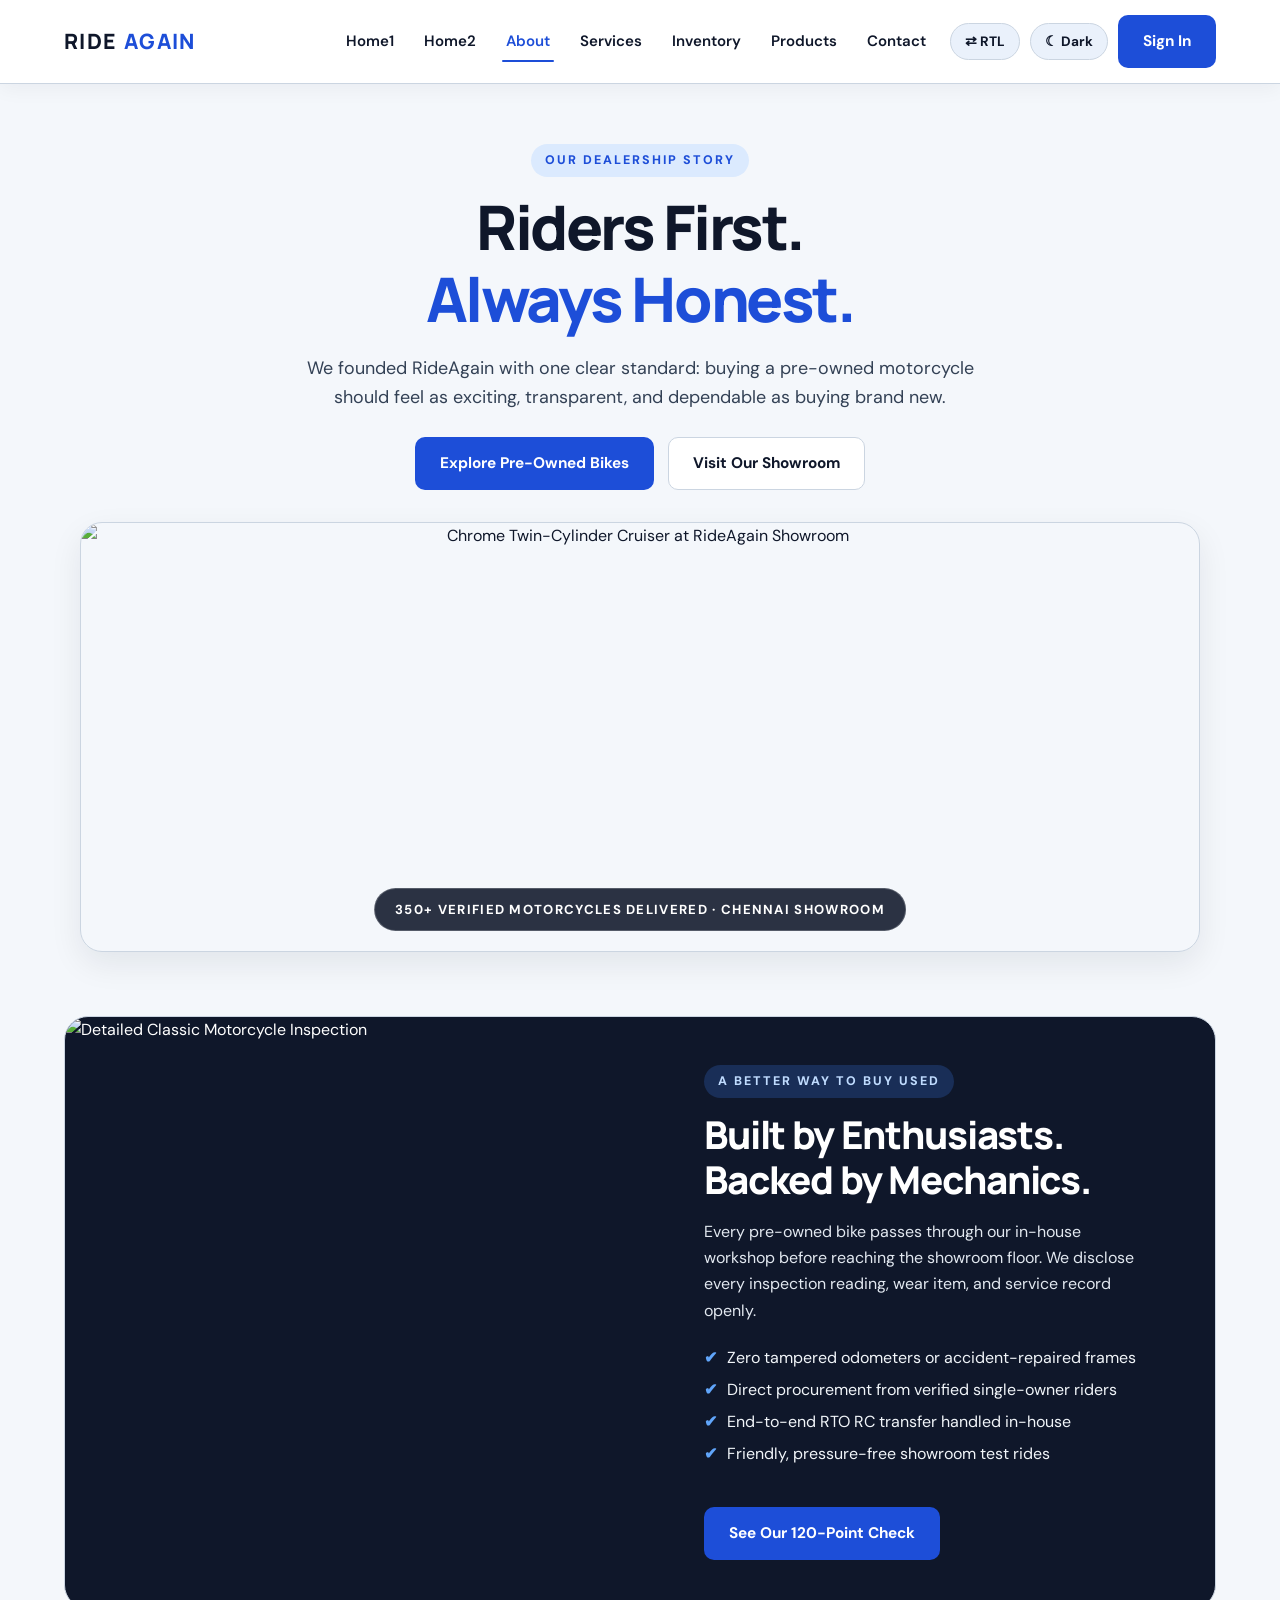
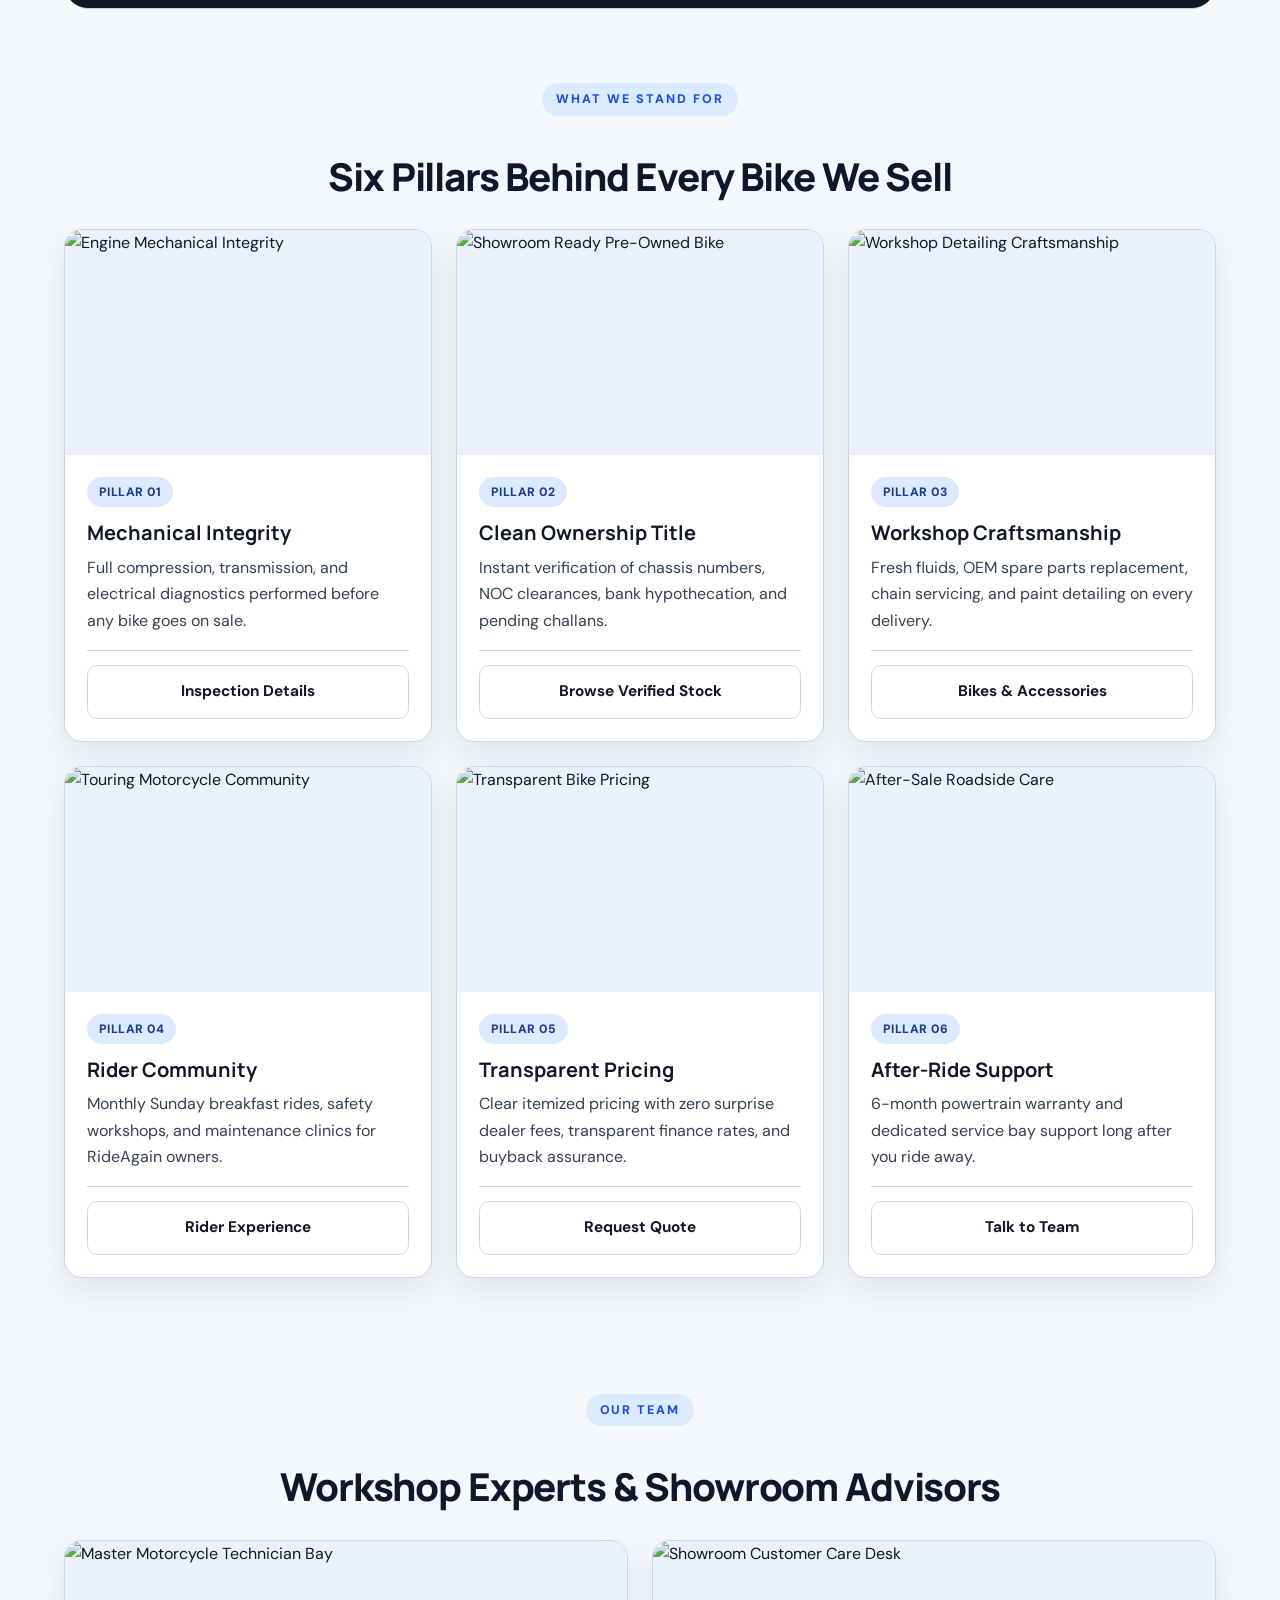
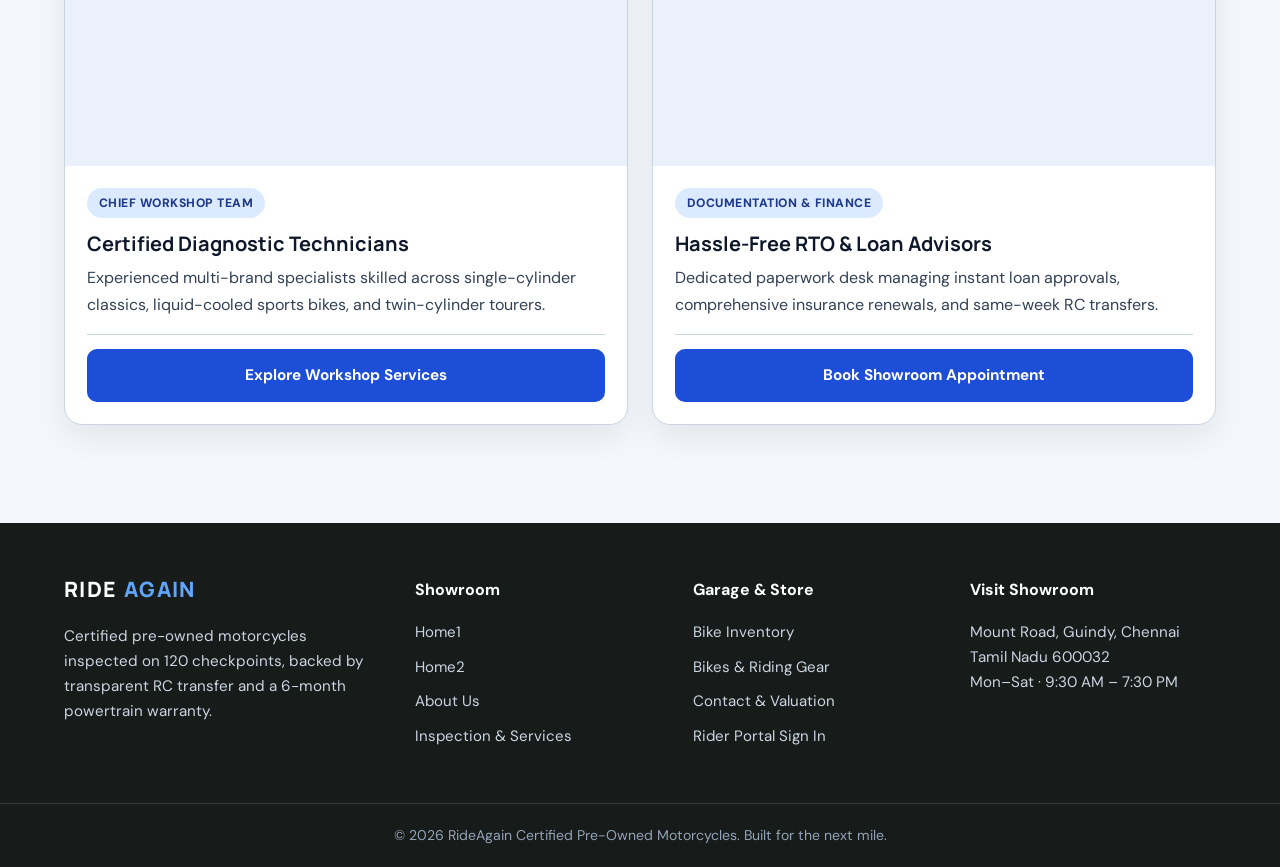
==== about.html @ 2cdd5690 "Add RideAgain Pre-Owned Bike Dealer website at repo root" ====
<!DOCTYPE html>
<html lang="en">
<head>
  <meta charset="UTF-8">
  <meta name="viewport" content="width=device-width, initial-scale=1.0">
  <title>About Us | RideAgain Pre-Owned Bikes</title>
  <link rel="icon" type="image/svg+xml" href="favicon.svg">
  <link rel="shortcut icon" href="favicon.svg">
  <link rel="stylesheet" href="styles.css">
</head>
<body>
  <header class="header">
    <a class="brand" href="index.html">RIDE<span>AGAIN</span></a>
    <button class="hamburger" id="hamburger" type="button" aria-label="Toggle navigation" aria-expanded="false">
      <span></span><span></span><span></span>
    </button>
    <div class="nav-menu" id="navMenu">
      <nav class="nav-links" aria-label="Primary navigation">
        <a href="index.html">Home1</a>
        <a href="home2.html">Home2</a>
        <a class="active" href="about.html">About</a>
        <a href="services.html">Services</a>
        <a href="inventory.html">Inventory</a>
        <a href="products.html">Products</a>
        <a href="contact.html">Contact</a>
      </nav>
      <div class="nav-actions">
        <button id="rtl" type="button" class="util-btn" aria-label="Toggle right to left">⇄ RTL</button>
        <button id="theme" type="button" class="util-btn" aria-label="Toggle theme">☾ Dark</button>
        <a class="button nav-signin" href="login.html">Sign In</a>
      </div>
    </div>
  </header>

  <main>
    <section class="page-hero">
      <div class="hero-copy">
        <span class="eyebrow">OUR DEALERSHIP STORY</span>
        <h1>Riders First.<br><em>Always Honest.</em></h1>
        <p>We founded RideAgain with one clear standard: buying a pre-owned motorcycle should feel as exciting, transparent, and dependable as buying brand new.</p>
        <div class="actions">
          <a class="button" href="inventory.html">Explore Pre-Owned Bikes</a>
          <a class="button secondary" href="contact.html">Visit Our Showroom</a>
        </div>
      </div>
      <div class="page-hero-img">
        <img src="https://images.unsplash.com/photo-1558981285-6f0c94958bb6?auto=format&fit=crop&w=1200&q=85" alt="Chrome Twin-Cylinder Cruiser at RideAgain Showroom">
        <div class="image-tag">350+ VERIFIED MOTORCYCLES DELIVERED · CHENNAI SHOWROOM</div>
      </div>
    </section>

    <section class="feature">
      <div class="feature-img">
        <img src="https://images.unsplash.com/photo-1558981403-c5f9899a28bc?auto=format&fit=crop&w=1000&q=80" alt="Detailed Classic Motorcycle Inspection">
      </div>
      <div class="feature-copy">
        <span class="eyebrow">A BETTER WAY TO BUY USED</span>
        <h2>Built by Enthusiasts.<br>Backed by Mechanics.</h2>
        <p>Every pre-owned bike passes through our in-house workshop before reaching the showroom floor. We disclose every inspection reading, wear item, and service record openly.</p>
        <ul class="ticks">
          <li>Zero tampered odometers or accident-repaired frames</li>
          <li>Direct procurement from verified single-owner riders</li>
          <li>End-to-end RTO RC transfer handled in-house</li>
          <li>Friendly, pressure-free showroom test rides</li>
        </ul>
        <a class="button" href="services.html">See Our 120-Point Check</a>
      </div>
    </section>

    <section class="section">
      <div class="section-head centered">
        <span class="eyebrow">WHAT WE STAND FOR</span>
        <h2>Six Pillars Behind Every Bike We Sell</h2>
      </div>
      <div class="grid three">
        <article class="card">
          <div class="card-img">
            <img src="https://images.unsplash.com/photo-1558981408-db0ecd8a1ee4?auto=format&fit=crop&w=900&q=80" alt="Engine Mechanical Integrity">
          </div>
          <div class="card-body">
            <span class="pill">Pillar 01</span>
            <h3>Mechanical Integrity</h3>
            <p>Full compression, transmission, and electrical diagnostics performed before any bike goes on sale.</p>
            <div class="card-footer">
              <a class="button secondary" href="services.html">Inspection Details</a>
            </div>
          </div>
        </article>

        <article class="card">
          <div class="card-img">
            <img src="https://images.unsplash.com/photo-1609630875171-b1321377ee65?auto=format&fit=crop&w=900&q=80" alt="Showroom Ready Pre-Owned Bike">
          </div>
          <div class="card-body">
            <span class="pill">Pillar 02</span>
            <h3>Clean Ownership Title</h3>
            <p>Instant verification of chassis numbers, NOC clearances, bank hypothecation, and pending challans.</p>
            <div class="card-footer">
              <a class="button secondary" href="inventory.html">Browse Verified Stock</a>
            </div>
          </div>
        </article>

        <article class="card">
          <div class="card-img">
            <img src="https://images.unsplash.com/photo-1558980664-3a031cf67ea8?auto=format&fit=crop&w=900&q=80" alt="Workshop Detailing Craftsmanship">
          </div>
          <div class="card-body">
            <span class="pill">Pillar 03</span>
            <h3>Workshop Craftsmanship</h3>
            <p>Fresh fluids, OEM spare parts replacement, chain servicing, and paint detailing on every delivery.</p>
            <div class="card-footer">
              <a class="button secondary" href="products.html">Bikes &amp; Accessories</a>
            </div>
          </div>
        </article>

        <article class="card">
          <div class="card-img">
            <img src="https://images.unsplash.com/photo-1591637333184-19aa84b3e01f?auto=format&fit=crop&w=900&q=80" alt="Touring Motorcycle Community">
          </div>
          <div class="card-body">
            <span class="pill">Pillar 04</span>
            <h3>Rider Community</h3>
            <p>Monthly Sunday breakfast rides, safety workshops, and maintenance clinics for RideAgain owners.</p>
            <div class="card-footer">
              <a class="button secondary" href="home2.html">Rider Experience</a>
            </div>
          </div>
        </article>

        <article class="card">
          <div class="card-img">
            <img src="https://images.unsplash.com/photo-1568772585407-9361f9bf8f1b?auto=format&fit=crop&w=900&q=80" alt="Transparent Bike Pricing">
          </div>
          <div class="card-body">
            <span class="pill">Pillar 05</span>
            <h3>Transparent Pricing</h3>
            <p>Clear itemized pricing with zero surprise dealer fees, transparent finance rates, and buyback assurance.</p>
            <div class="card-footer">
              <a class="button secondary" href="contact.html">Request Quote</a>
            </div>
          </div>
        </article>

        <article class="card">
          <div class="card-img">
            <img src="https://images.unsplash.com/photo-1558980664-769d59546b3d?auto=format&fit=crop&w=900&q=80" alt="After-Sale Roadside Care">
          </div>
          <div class="card-body">
            <span class="pill">Pillar 06</span>
            <h3>After-Ride Support</h3>
            <p>6-month powertrain warranty and dedicated service bay support long after you ride away.</p>
            <div class="card-footer">
              <a class="button secondary" href="contact.html">Talk to Team</a>
            </div>
          </div>
        </article>
      </div>
    </section>

    <section class="section">
      <div class="section-head centered">
        <span class="eyebrow">OUR TEAM</span>
        <h2>Workshop Experts &amp; Showroom Advisors</h2>
      </div>
      <div class="grid two">
        <article class="card">
          <div class="card-img">
            <img src="https://images.unsplash.com/photo-1558981359-219d6364c9c8?auto=format&fit=crop&w=900&q=80" alt="Master Motorcycle Technician Bay">
          </div>
          <div class="card-body">
            <span class="pill">Chief Workshop Team</span>
            <h3>Certified Diagnostic Technicians</h3>
            <p>Experienced multi-brand specialists skilled across single-cylinder classics, liquid-cooled sports bikes, and twin-cylinder tourers.</p>
            <div class="card-footer">
              <a class="button" href="services.html">Explore Workshop Services</a>
            </div>
          </div>
        </article>

        <article class="card">
          <div class="card-img">
            <img src="https://images.unsplash.com/photo-1558980394-0a06c4631733?auto=format&fit=crop&w=900&q=80" alt="Showroom Customer Care Desk">
          </div>
          <div class="card-body">
            <span class="pill">Documentation &amp; Finance</span>
            <h3>Hassle-Free RTO &amp; Loan Advisors</h3>
            <p>Dedicated paperwork desk managing instant loan approvals, comprehensive insurance renewals, and same-week RC transfers.</p>
            <div class="card-footer">
              <a class="button" href="contact.html">Book Showroom Appointment</a>
            </div>
          </div>
        </article>
      </div>
    </section>
  </main>

  <footer>
    <div class="footer-grid">
      <div>
        <a class="brand" href="index.html">RIDE<span>AGAIN</span></a>
        <p>Certified pre-owned motorcycles inspected on 120 checkpoints, backed by transparent RC transfer and a 6-month powertrain warranty.</p>
      </div>
      <div>
        <strong>Showroom</strong>
        <a href="index.html">Home1</a>
        <a href="home2.html">Home2</a>
        <a href="about.html">About Us</a>
        <a href="services.html">Inspection &amp; Services</a>
      </div>
      <div>
        <strong>Garage &amp; Store</strong>
        <a href="inventory.html">Bike Inventory</a>
        <a href="products.html">Bikes &amp; Riding Gear</a>
        <a href="contact.html">Contact &amp; Valuation</a>
        <a href="login.html">Rider Portal Sign In</a>
      </div>
      <div>
        <strong>Visit Showroom</strong>
        <p>Mount Road, Guindy, Chennai<br>Tamil Nadu 600032<br>Mon–Sat · 9:30 AM – 7:30 PM</p>
      </div>
    </div>
    <div class="copyright">© 2026 RideAgain Certified Pre-Owned Motorcycles. Built for the next mile.</div>
  </footer>

  <button class="back-to-top" id="backToTop" type="button" aria-label="Back to top">
    <svg width="22" height="22" viewBox="0 0 24 24" fill="none" stroke="currentColor" stroke-width="2.5" stroke-linecap="round" stroke-linejoin="round" aria-hidden="true">
      <polyline points="18 15 12 9 6 15"></polyline>
    </svg>
  </button>

  <script src="script.js"></script>
</body>
</html>
---- styles.css ----
@import url('https://fonts.googleapis.com/css2?family=DM+Sans:wght@400;500;600;700&family=Manrope:wght@400;600;700;800&display=swap');

:root {
  --bg: #f5f4f0;
  --surface: #fff;
  --text: #202321;
  --muted: #626762;
  --accent: #d64d2b;
  --line: #e3e2dc;
  --dark: #171b19
}

* {
  box-sizing: border-box
}

body {
  margin: 0;
  background: var(--bg);
  color: var(--text);
  font-family: 'DM Sans', sans-serif;
  line-height: 1.65
}

h1,
h2,
h3,
.brand {
  font-family: Manrope, sans-serif;
  line-height: 1.15
}

h1 {
  font-size: clamp(2.6rem, 6vw, 5.6rem);
  letter-spacing: -.055em
}

h2 {
  font-size: clamp(1.8rem, 3.5vw, 3rem);
  letter-spacing: -.035em
}

h3 {
  font-size: 1.3rem
}

p {
  color: var(--muted)
}

a {
  color: inherit;
  text-decoration: none
}

img {
  display: block;
  width: 100%;
  object-fit: cover
}

.utility {
  display: flex;
  justify-content: flex-end;
  gap: 8px;
  padding: 10px 5vw;
  background: var(--bg)
}

.utility button {
  border: 1px solid var(--line);
  background: var(--surface);
  color: var(--text);
  padding: 8px 14px;
  border-radius: 30px;
  cursor: pointer
}

.header {
  display: flex;
  align-items: center;
  justify-content: space-between;
  gap: 20px;
  padding: 20px 5vw;
  background: var(--surface);
  border-bottom: 1px solid var(--line);
  flex-wrap: wrap
}

.brand {
  font-weight: 800;
  letter-spacing: .08em;
  font-size: 1.3rem
}

.brand span {
  color: var(--accent)
}

nav {
  display: flex;
  gap: clamp(12px, 2vw, 28px);
  flex-wrap: wrap;
  font-weight: 600;
  font-size: .92rem
}

nav a:hover,
.section-head>a:hover {
  color: var(--accent)
}

.nav-cta {
  color: var(--accent);
  font-weight: 700
}

.hero {
  display: grid;
  grid-template-columns: 1fr 1.05fr;
  min-height: 620px;
  padding: 50px 5vw;
  gap: 45px;
  align-items: center
}

.hero-copy {
  max-width: 620px
}

.hero h1 {
  margin: 12px 0 20px
}

.hero h1 em,
.page-hero h1 em {
  font-style: normal;
  color: var(--accent)
}

.eyebrow {
  font-size: .78rem;
  letter-spacing: .18em;
  color: var(--accent);
  font-weight: 800
}

.hero-copy>p {
  font-size: 1.1rem;
  max-width: 540px
}

.hero-img {
  position: relative;
  height: 520px;
  border-radius: 22px;
  overflow: hidden
}

.hero-img img {
  height: 100%
}

.image-tag {
  position: absolute;
  bottom: 20px;
  left: 20px;
  background: #111d;
  color: #fff;
  padding: 12px 18px;
  border-radius: 30px;
  font-size: .8rem;
  letter-spacing: .12em
}

.actions {
  display: flex;
  gap: 12px;
  flex-wrap: wrap;
  margin: 26px 0
}

.button {
  display: inline-block;
  border: 0;
  background: var(--accent);
  color: white;
  padding: 13px 22px;
  border-radius: 8px;
  font-weight: 700;
  cursor: pointer;
  text-align: center
}

.button:hover {
  filter: brightness(.92)
}

.button.secondary {
  background: transparent;
  color: var(--text);
  border: 1px solid var(--line)
}

.stats {
  display: flex;
  gap: 28px;
  margin-top: 35px
}

.stats div {
  display: flex;
  flex-direction: column
}

.stats strong {
  font-size: 1.45rem
}

.stats small {
  color: var(--muted)
}

.section {
  padding: 65px 5vw
}

.section-head {
  display: flex;
  justify-content: space-between;
  align-items: end;
  margin-bottom: 28px;
  gap: 20px
}

.section-head h2 {
  margin: 8px 0
}

.section-head>a {
  font-weight: 700
}

.grid {
  display: grid;
  gap: 22px
}

.grid.three {
  grid-template-columns: repeat(3, minmax(0, 1fr))
}

.grid.two {
  grid-template-columns: repeat(2, minmax(0, 1fr))
}

.category,
.bike,
.info {
  background: var(--surface);
  border: 1px solid var(--line);
  border-radius: 16px;
  overflow: hidden
}

.category img {
  height: 270px
}

.category h3,
.category p {
  margin: 12px 20px
}

.pad {
  padding: 4px 20px 20px
}

.feature {
  display: grid;
  grid-template-columns: 1fr 1fr;
  align-items: center;
  background: var(--dark);
  color: #fff;
  gap: 0
}

.feature-img {
  height: 100%;
  min-height: 450px
}

.feature-img img {
  height: 100%;
  min-height: 450px
}

.feature-copy {
  padding: 60px 8vw
}

.feature-copy p {
  color: #c8ccc9
}

.feature-copy h2 {
  margin: 12px 0 22px
}

.ticks {
  list-style: none;
  padding: 0;
  color: var(--muted);
  line-height: 2.4
}

.feature .ticks {
  color: #e2e4e2
}

.feature .button {
  margin-top: 15px
}

.bike img {
  height: 260px
}

.bike-info {
  padding: 18px
}

.bike-info h3 {
  margin: 10px 0
}

.bike-info p {
  margin: 4px 0
}

.pill {
  display: inline-block;
  background: #e9f2eb;
  color: #235c37;
  border-radius: 30px;
  padding: 4px 10px;
  font-size: .75rem;
  font-weight: 700
}

.price {
  font-weight: 800;
  margin-top: 16px;
  display: flex;
  justify-content: space-between;
  align-items: center
}

.price a {
  color: var(--accent);
  font-size: .9rem
}

.banner {
  margin: 40px 5vw;
  background: #242b28;
  color: #fff;
  padding: 50px;
  border-radius: 22px;
  display: flex;
  justify-content: space-between;
  align-items: center;
  gap: 30px
}

.banner p {
  color: #c8ccc9
}

.banner h2 {
  margin: 10px 0
}

.quote {
  background: var(--surface);
  border: 1px solid var(--line);
  padding: 30px;
  border-radius: 16px;
  color: var(--muted);
  font-size: 1.1rem
}

.quote strong {
  display: block;
  color: var(--text);
  margin-top: 18px
}

.info {
  padding: 30px
}

.info .icon {
  font-size: 1.6rem;
  color: var(--accent);
  font-weight: 800
}

.page-hero {
  padding: 75px 5vw 45px
}

.page-hero h1 {
  margin: 12px 0
}

.page-hero p {
  max-width: 700px;
  font-size: 1.1rem
}

.contact-layout {
  display: grid;
  grid-template-columns: .8fr 1.2fr;
  gap: 40px
}

.contact-form,
.contact-details {
  background: var(--surface);
  border: 1px solid var(--line);
  border-radius: 18px;
  padding: 30px
}

.contact-form label,
.auth-card label {
  display: block;
  font-weight: 700;
  margin: 16px 0
}

.contact-form input,
.contact-form select,
.contact-form textarea,
.auth-card input {
  display: block;
  width: 100%;
  padding: 13px;
  margin-top: 8px;
  border: 1px solid var(--line);
  border-radius: 8px;
  background: var(--bg);
  color: var(--text);
  font: inherit
}

.contact-form textarea {
  resize: vertical
}

.map {
  height: 380px;
  border-radius: 18px;
  overflow: hidden;
  border: 1px solid var(--line)
}

.map iframe {
  width: 100%;
  height: 100%;
  border: 0
}

.socials {
  display: flex;
  gap: 12px;
  margin-top: 25px
}

.socials a {
  width: 42px;
  height: 42px;
  border-radius: 50%;
  display: grid;
  place-items: center;
  background: var(--accent);
  color: #fff;
  font-weight: 800;
  font-size: 1.1rem
}

.footer-grid {
  padding: 50px 5vw;
  display: grid;
  grid-template-columns: repeat(4, 1fr);
  gap: 30px;
  background: var(--dark);
  color: #fff
}

.footer-grid p {
  color: #bfc5c1
}

.footer-grid>div {
  display: flex;
  flex-direction: column;
  gap: 8px
}

.footer-grid strong {
  margin-bottom: 10px
}

.footer-grid a:not(.brand) {
  color: #c5cbc7
}

.copyright {
  background: var(--dark);
  color: #9ca4a0;
  border-top: 1px solid #39403c;
  padding: 20px 5vw;
  font-size: .85rem
}

.auth-body {
  min-height: 100vh
}

.auth-wrap {
  min-height: calc(100vh - 50px);
  display: grid;
  place-items: center;
  padding: 25px
}

.auth-card {
  width: min(100%, 460px);
  background: var(--surface);
  border: 1px solid var(--line);
  border-radius: 20px;
  padding: 38px;
  box-shadow: 0 20px 70px #00000010
}

.auth-card .brand {
  display: block;
  margin-bottom: 35px
}

.auth-card h1 {
  font-size: 2.2rem;
  margin: 12px 0
}

.auth-card .button {
  width: 100%;
  margin-top: 12px
}

.auth-switch {
  text-align: center
}

.auth-switch a,
.back {
  color: var(--accent);
  font-weight: 700
}

.back {
  display: block;
  text-align: center;
  margin-top: 20px
}

.alternate {
  grid-template-columns: 1.05fr 1fr
}

.alternate .hero-img {
  order: 0
}

.alternate .hero-copy {
  order: 1
}

[dir=rtl] nav,
[dir=rtl] .section-head,
[dir=rtl] .stats,
[dir=rtl] .footer-grid,
[dir=rtl] .actions,
[dir=rtl] .banner,
[dir=rtl] .price {
  direction: rtl
}

@media(max-width:900px) {

  .hero,
  .feature,
  .contact-layout,
  .alternate {
    grid-template-columns: 1fr
  }

  .hero-img {
    height: 380px
  }

  .feature-copy {
    padding: 40px 6vw
  }

  .grid.three {
    grid-template-columns: repeat(2, minmax(0, 1fr))
  }

  .footer-grid {
    grid-template-columns: repeat(2, 1fr)
  }

  nav {
    justify-content: center
  }

  .header {
    justify-content: center
  }

  .alternate .hero-img {
    order: 1
  }

  .alternate .hero-copy {
    order: 0
  }
}

@media(max-width:600px) {

  .grid.three,
  .grid.two {
    grid-template-columns: 1fr
  }

  .hero {
    padding: 35px 5vw
  }

  .hero-img {
    height: 300px
  }

  .stats {
    gap: 16px
  }

  .stats strong {
    font-size: 1.2rem
  }

  .section-head,
  .banner {
    flex-direction: column;
    align-items: flex-start
  }

  .banner {
    padding: 30px
  }

  .footer-grid {
    grid-template-columns: 1fr 1fr
  }

  .auth-card {
    padding: 25px
  }

  .header nav {
    gap: 12px;
    font-size: .82rem
  }

  .page-hero {
    padding-top: 45px
  }
}

body.dark {
  --bg: #101413;
  --surface: #1c2220;
  --text: #f2f4f2;
  --muted: #aeb7b2;
  --line: #343d39;
  --dark: #080b0a
}

.dark .pill {
  background: #23412d;
  color: #b9e3c5
}

.dark .button.secondary {
  color: var(--text)
}

@import url('https://fonts.googleapis.com/css2?family=DM+Sans:wght@400;500;600;700&family=Manrope:wght@500;600;700;800&display=swap');

:root {
  --bg: #f4f7fb;
  --surface: #ffffff;
  --surface-alt: #eaf1fb;
  --text: #0f172a;
  --muted: #334155;
  --accent: #1d4ed8;
  --accent-hover: #1e40af;
  --accent-light: #dbeafe;
  --accent-text: #1e3a8a;
  --secondary: #0284c7;
  --line: #cbd5e1;
  --dark-bg: #0f172a;
  --shadow: 0 12px 32px rgba(15, 23, 42, 0.08);
}

body.dark {
  --bg: #0b1120;
  --surface: #151f32;
  --surface-alt: #1e293b;
  --text: #f8fafc;
  --muted: #cbd5e1;
  --accent: #3b82f6;
  --accent-hover: #2563eb;
  --accent-light: #1e3a8a;
  --accent-text: #bfdbfe;
  --secondary: #38bdf8;
  --line: #334155;
  --dark-bg: #060a14;
  --shadow: 0 16px 40px rgba(0, 0, 0, 0.45);
}

*,
*::before,
*::after {
  box-sizing: border-box;
}

html {
  scroll-behavior: smooth;
}

body {
  margin: 0;
  background: var(--bg);
  color: var(--text);
  font-family: 'DM Sans', -apple-system, BlinkMacSystemFont, sans-serif;
  line-height: 1.65;
  overflow-x: hidden;
  transition: background-color 0.2s ease, color 0.2s ease;
}

h1,
h2,
h3,
h4,
.brand {
  font-family: 'Manrope', -apple-system, BlinkMacSystemFont, sans-serif;
  line-height: 1.18;
  color: var(--text);
  margin-top: 0;
}

h1 {
  font-size: clamp(2.1rem, 4.8vw, 4.1rem);
  letter-spacing: -0.04em;
  font-weight: 800;
}

h2 {
  font-size: clamp(1.6rem, 3vw, 2.55rem);
  letter-spacing: -0.03em;
  font-weight: 800;
}

h3 {
  font-size: 1.25rem;
  font-weight: 700;
}

p {
  color: var(--muted);
  margin-top: 0;
}

a {
  color: inherit;
  text-decoration: none;
}

img {
  display: block;
  width: 100%;
  object-fit: cover;
}

svg {
  flex-shrink: 0;
}

/* Header & Navigation */
.header {
  position: sticky;
  top: 0;
  z-index: 1000;
  display: grid;
  grid-template-columns: 1fr auto 1fr;
  align-items: center;
  gap: 20px;
  padding: 15px 5vw;
  background: var(--surface);
  border-bottom: 1px solid var(--line);
  box-shadow: 0 4px 20px rgba(15, 23, 42, 0.05);
}

.brand {
  justify-self: start;
  display: inline-flex;
  align-items: center;
  gap: 8px;
  font-weight: 800;
  letter-spacing: 0.06em;
  font-size: 1.32rem;
  color: var(--text);
  white-space: nowrap;
}

.brand span {
  color: var(--accent);
}

.nav-menu {
  display: contents;
}

.nav-links {
  justify-self: center;
  display: flex;
  align-items: center;
  justify-content: center;
  gap: 22px;
  font-weight: 600;
  font-size: 0.94rem;
}

.nav-links a {
  color: var(--text);
  padding: 6px 4px;
  position: relative;
  white-space: nowrap;
  transition: color 0.2s ease;
}

.nav-links a:hover,
.nav-links a.active {
  color: var(--accent);
}

.nav-links a.active::after {
  content: '';
  position: absolute;
  left: 0;
  right: 0;
  bottom: -2px;
  height: 2px;
  background: var(--accent);
  border-radius: 2px;
}

.nav-actions {
  justify-self: end;
  display: flex;
  align-items: center;
  gap: 10px;
}

.util-btn {
  display: inline-flex;
  align-items: center;
  justify-content: center;
  gap: 6px;
  border: 1px solid var(--line);
  background: var(--surface-alt);
  color: var(--text);
  padding: 9px 14px;
  border-radius: 999px;
  font-family: inherit;
  font-size: 0.85rem;
  font-weight: 700;
  cursor: pointer;
  white-space: nowrap;
  transition: background-color 0.2s ease, border-color 0.2s ease, color 0.2s ease;
}

.util-btn:hover {
  border-color: var(--accent);
  color: var(--accent);
}

.nav-signin {
  padding: 10px 20px;
  border-radius: 999px;
  font-size: 0.9rem;
  white-space: nowrap;
}

.hamburger {
  display: none;
  flex-direction: column;
  justify-content: center;
  align-items: center;
  gap: 5px;
  width: 44px;
  height: 44px;
  border: 1px solid var(--line);
  background: var(--surface-alt);
  color: var(--text);
  border-radius: 10px;
  cursor: pointer;
  padding: 0;
}

.hamburger span {
  display: block;
  width: 22px;
  height: 2.5px;
  background: var(--text);
  border-radius: 2px;
  transition: transform 0.25s ease, opacity 0.25s ease;
}

.hamburger[aria-expanded="true"] span:nth-child(1) {
  transform: translateY(7.5px) rotate(45deg);
}

.hamburger[aria-expanded="true"] span:nth-child(2) {
  opacity: 0;
}

.hamburger[aria-expanded="true"] span:nth-child(3) {
  transform: translateY(-7.5px) rotate(-45deg);
}

/* Buttons & Eyebrow */
.eyebrow {
  display: inline-block;
  font-size: 0.78rem;
  letter-spacing: 0.16em;
  text-transform: uppercase;
  color: var(--accent);
  font-weight: 800;
  background: var(--accent-light);
  padding: 6px 14px;
  border-radius: 999px;
  margin-bottom: 14px;
}

.button {
  display: inline-flex;
  align-items: center;
  justify-content: center;
  gap: 8px;
  border: 1px solid transparent;
  background: var(--accent);
  color: #ffffff;
  padding: 13px 24px;
  border-radius: 10px;
  font-family: inherit;
  font-size: 0.96rem;
  font-weight: 700;
  cursor: pointer;
  text-align: center;
  transition: background-color 0.2s ease, transform 0.15s ease, border-color 0.2s ease;
}

.button:hover {
  background: var(--accent-hover);
  transform: translateY(-1px);
}

.button.secondary {
  background: var(--surface);
  color: var(--text);
  border: 1px solid var(--line);
}

.button.secondary:hover {
  border-color: var(--accent);
  color: var(--accent);
  background: var(--surface-alt);
}

.actions {
  display: flex;
  justify-content: center;
  align-items: center;
  gap: 14px;
  flex-wrap: wrap;
  margin: 24px 0 0;
}

/* Centered Hero Sections (All Pages) */
.hero,
.page-hero {
  display: flex;
  flex-direction: column;
  align-items: center;
  justify-content: center;
  text-align: center;
  padding: 60px 5vw 48px;
  gap: 32px;
}

.hero-copy {
  max-width: 820px;
  margin: 0 auto;
  display: flex;
  flex-direction: column;
  align-items: center;
  text-align: center;
}

.hero-copy h1,
.page-hero h1 {
  margin: 0 0 18px;
}

.hero-copy h1 em,
.page-hero h1 em {
  font-style: normal;
  color: var(--accent);
}

.hero-copy>p,
.page-hero>p {
  font-size: 1.12rem;
  max-width: 680px;
  margin: 0 auto;
}

.stats {
  display: flex;
  justify-content: center;
  align-items: center;
  gap: 24px 40px;
  flex-wrap: wrap;
  margin-top: 28px;
  padding: 20px 30px;
  background: var(--surface);
  border: 1px solid var(--line);
  border-radius: 16px;
  box-shadow: var(--shadow);
}

.stats div {
  display: flex;
  flex-direction: column;
  align-items: center;
  text-align: center;
  min-width: 110px;
}

.stats strong {
  font-size: 1.55rem;
  color: var(--accent);
  font-weight: 800;
}

.stats small {
  color: var(--muted);
  font-weight: 600;
  font-size: 0.85rem;
}

.hero-img,
.page-hero-img {
  position: relative;
  width: 100%;
  max-width: 1120px;
  height: 430px;
  margin: 0 auto;
  border-radius: 22px;
  overflow: hidden;
  border: 1px solid var(--line);
  box-shadow: var(--shadow);
}

.hero-img img,
.page-hero-img img {
  height: 100%;
  width: 100%;
}

.image-tag {
  position: absolute;
  bottom: 20px;
  left: 50%;
  transform: translateX(-50%);
  background: rgba(15, 23, 42, 0.88);
  color: #ffffff;
  padding: 10px 20px;
  border-radius: 999px;
  font-size: 0.82rem;
  font-weight: 700;
  letter-spacing: 0.1em;
  white-space: nowrap;
  border: 1px solid rgba(255, 255, 255, 0.2);
}

/* Home 2 Distinct Hero Design */
.hero-home2 {
  margin: 28px 5vw 16px;
  padding: 58px 4vw 48px;
  border-radius: 28px;
  background: linear-gradient(135deg, #0f172a 0%, #1e3a8a 55%, #1d4ed8 100%);
  color: #ffffff;
  box-shadow: 0 24px 54px rgba(15, 23, 42, 0.22);
}

body.dark .hero-home2 {
  background: linear-gradient(135deg, #090e1a 0%, #172554 55%, #1e40af 100%);
  border: 1px solid var(--line);
}

.hero-home2 .eyebrow {
  background: rgba(255, 255, 255, 0.16);
  color: #ffffff;
  border: 1px solid rgba(255, 255, 255, 0.28);
}

.hero-home2 h1 {
  color: #ffffff;
}

.hero-home2 h1 em {
  color: #93c5fd;
}

.hero-home2 .hero-copy>p {
  color: #e2e8f0;
}

.hero-home2 .button.secondary {
  background: rgba(255, 255, 255, 0.12);
  color: #ffffff;
  border-color: rgba(255, 255, 255, 0.35);
}

.hero-home2 .button.secondary:hover {
  background: rgba(255, 255, 255, 0.24);
  color: #ffffff;
}

.hero-pills {
  display: flex;
  flex-wrap: wrap;
  justify-content: center;
  gap: 10px;
  margin-top: 20px;
}

.hero-pills span {
  background: rgba(255, 255, 255, 0.12);
  color: #f8fafc;
  border: 1px solid rgba(255, 255, 255, 0.22);
  padding: 7px 14px;
  border-radius: 999px;
  font-size: 0.85rem;
  font-weight: 600;
}

.hero-mosaic {
  width: 100%;
  max-width: 1120px;
  display: grid;
  grid-template-columns: repeat(3, minmax(0, 1fr));
  gap: 18px;
  margin-top: 12px;
}

.mosaic-card {
  position: relative;
  height: 250px;
  border-radius: 18px;
  overflow: hidden;
  border: 2px solid rgba(255, 255, 255, 0.22);
  box-shadow: 0 12px 28px rgba(0, 0, 0, 0.25);
}

.mosaic-card img {
  height: 100%;
  width: 100%;
}

.mosaic-label {
  position: absolute;
  bottom: 12px;
  left: 12px;
  right: 12px;
  background: rgba(15, 23, 42, 0.85);
  color: #ffffff;
  padding: 8px 12px;
  border-radius: 10px;
  font-size: 0.84rem;
  font-weight: 700;
  text-align: center;
}

/* Sections & Grids */
.section {
  padding: 58px 5vw;
}

.section-head {
  display: flex;
  justify-content: space-between;
  align-items: flex-end;
  gap: 20px;
  margin-bottom: 30px;
  flex-wrap: wrap;
}

.section-head.centered {
  flex-direction: column;
  align-items: center;
  text-align: center;
}

.section-head h2 {
  margin: 4px 0 0;
}

.section-head>a {
  color: var(--accent);
  font-weight: 700;
  display: inline-flex;
  align-items: center;
  gap: 6px;
}

.section-head>a:hover {
  text-decoration: underline;
}

.grid {
  display: grid;
  gap: 24px;
}

.grid.three {
  grid-template-columns: repeat(3, minmax(0, 1fr));
}

.grid.two {
  grid-template-columns: repeat(2, minmax(0, 1fr));
}

/* Uniform Cards with Aligned CTAs */
.card {
  background: var(--surface);
  border: 1px solid var(--line);
  border-radius: 18px;
  overflow: hidden;
  display: flex;
  flex-direction: column;
  height: 100%;
  box-shadow: var(--shadow);
  transition: transform 0.2s ease, border-color 0.2s ease;
}

.card:hover {
  transform: translateY(-3px);
  border-color: var(--accent);
}

.card-img {
  height: 225px;
  width: 100%;
  overflow: hidden;
  background: var(--surface-alt);
}

.card-img img {
  height: 100%;
  width: 100%;
}

.card-body {
  padding: 22px;
  display: flex;
  flex-direction: column;
  flex: 1;
}

.card-body h3 {
  margin: 8px 0 10px;
  color: var(--text);
}

.card-body p {
  margin: 0 0 16px;
  color: var(--muted);
}

.card-footer {
  margin-top: auto;
  padding-top: 14px;
  border-top: 1px solid var(--line);
  display: flex;
  align-items: center;
  justify-content: space-between;
  gap: 12px;
  flex-wrap: wrap;
}

.card-footer .button {
  width: 100%;
}

.card-footer.split .button {
  width: auto;
}

.price {
  font-weight: 800;
  font-size: 1.12rem;
  color: var(--text);
}

.pill {
  display: inline-block;
  align-self: flex-start;
  background: var(--accent-light);
  color: var(--accent-text);
  border-radius: 999px;
  padding: 5px 12px;
  font-size: 0.76rem;
  font-weight: 800;
  letter-spacing: 0.04em;
  text-transform: uppercase;
  margin-bottom: 6px;
}

.icon-badge {
  display: inline-flex;
  align-items: center;
  justify-content: center;
  width: 38px;
  height: 38px;
  border-radius: 10px;
  background: var(--accent);
  color: #ffffff;
  font-weight: 800;
  font-size: 1rem;
  margin-bottom: 10px;
}

/* Feature Split Section */
.feature {
  display: grid;
  grid-template-columns: 1fr 1fr;
  align-items: stretch;
  background: var(--dark-bg);
  color: #ffffff;
  margin: 16px 5vw;
  border-radius: 24px;
  overflow: hidden;
  border: 1px solid var(--line);
}

.feature-img {
  min-height: 400px;
}

.feature-img img {
  height: 100%;
  min-height: 400px;
}

.feature-copy {
  padding: 48px 5vw;
  display: flex;
  flex-direction: column;
  justify-content: center;
  align-items: flex-start;
}

.feature-copy .eyebrow {
  background: rgba(59, 130, 246, 0.22);
  color: #bfdbfe;
}

.feature-copy h2 {
  color: #ffffff;
  margin: 0 0 16px;
}

.feature-copy p {
  color: #e2e8f0;
  margin-bottom: 18px;
}

.ticks {
  list-style: none;
  padding: 0;
  margin: 0 0 22px;
  color: var(--muted);
  line-height: 2;
}

.ticks li {
  display: flex;
  align-items: flex-start;
  gap: 10px;
}

.ticks li::before {
  content: '✔';
  color: var(--accent);
  font-weight: 800;
}

.feature .ticks {
  color: #f1f5f9;
}

.feature .ticks li::before {
  color: #60a5fa;
}

/* Banner Section */
.banner {
  margin: 24px 5vw;
  background: var(--surface);
  border: 1px solid var(--line);
  border-radius: 24px;
  overflow: hidden;
  display: grid;
  grid-template-columns: 1.25fr 0.95fr;
  align-items: stretch;
  box-shadow: var(--shadow);
}

.banner-copy {
  padding: 44px;
  display: flex;
  flex-direction: column;
  justify-content: center;
  align-items: flex-start;
}

.banner-copy h2 {
  margin: 0 0 12px;
}

.banner-copy p {
  margin-bottom: 22px;
}

.banner-copy .actions {
  margin-top: 4px;
  justify-content: flex-start;
}

.banner-img {
  min-height: 290px;
}

.banner-img img {
  height: 100%;
  min-height: 290px;
}

/* Quotes */
.quote-card {
  background: var(--surface);
  border: 1px solid var(--line);
  border-radius: 18px;
  overflow: hidden;
  display: flex;
  flex-direction: column;
  height: 100%;
  box-shadow: var(--shadow);
}

.quote-card img {
  height: 190px;
}

.quote-body {
  padding: 22px;
  display: flex;
  flex-direction: column;
  flex: 1;
}

.quote-body blockquote {
  margin: 0 0 18px;
  color: var(--muted);
  font-size: 1rem;
  font-style: italic;
}

.quote-body strong {
  margin-top: auto;
  color: var(--text);
  font-size: 0.95rem;
}

/* Contact Page */
.contact-layout {
  display: grid;
  grid-template-columns: 0.92fr 1.08fr;
  gap: 28px;
  align-items: stretch;
}

.contact-details,
.contact-form {
  background: var(--surface);
  border: 1px solid var(--line);
  border-radius: 20px;
  padding: 30px;
  box-shadow: var(--shadow);
  display: flex;
  flex-direction: column;
}

.contact-photo {
  height: 210px;
  border-radius: 14px;
  overflow: hidden;
  margin-bottom: 20px;
  border: 1px solid var(--line);
}

.contact-photo img {
  height: 100%;
}

.contact-form label,
.auth-card .field-label {
  display: block;
  font-weight: 700;
  font-size: 0.92rem;
  color: var(--text);
  margin: 14px 0 0;
  text-align: start;
}

.contact-form input,
.contact-form select,
.contact-form textarea,
.auth-card input[type="text"],
.auth-card input[type="email"],
.auth-card input[type="password"] {
  display: block;
  width: 100%;
  padding: 13px 14px;
  margin-top: 8px;
  border: 1px solid var(--line);
  border-radius: 10px;
  background: var(--bg);
  color: var(--text);
  font: inherit;
  transition: border-color 0.2s ease;
}

.contact-form input:focus,
.contact-form select:focus,
.contact-form textarea:focus,
.auth-card input:focus {
  outline: none;
  border-color: var(--accent);
}

.contact-form textarea {
  resize: vertical;
}

.contact-form .button {
  margin-top: 20px;
  width: 100%;
}

.socials {
  display: flex;
  justify-content: flex-start;
  align-items: center;
  gap: 12px;
  margin-top: auto;
  padding-top: 18px;
}

.socials a {
  width: 42px;
  height: 42px;
  border-radius: 50%;
  display: inline-flex;
  align-items: center;
  justify-content: center;
  background: var(--accent);
  color: #ffffff;
  transition: background-color 0.2s ease, transform 0.15s ease;
}

.socials a:hover {
  background: var(--accent-hover);
  transform: translateY(-2px);
}

.map {
  height: 390px;
  border-radius: 20px;
  overflow: hidden;
  border: 1px solid var(--line);
  margin-top: 26px;
}

.map iframe {
  width: 100%;
  height: 100%;
  border: 0;
}

.status-msg {
  margin: 14px 0 0;
  font-size: 0.92rem;
  font-weight: 700;
  color: var(--accent);
  min-height: 1.4em;
  text-align: center;
}

/* Footer */
footer {
  margin-top: 40px;
  background: var(--dark-bg);
  color: #ffffff;
}

.footer-grid {
  padding: 54px 5vw;
  display: grid;
  grid-template-columns: 1.3fr 1fr 1fr 1fr;
  gap: 32px;
}

.footer-grid .brand {
  color: #ffffff;
  margin-bottom: 12px;
}

.footer-grid .brand span {
  color: #60a5fa;
}

.footer-grid p {
  color: #cbd5e1;
  font-size: 0.95rem;
}

.footer-grid>div {
  display: flex;
  flex-direction: column;
  gap: 10px;
}

.footer-grid strong {
  color: #ffffff;
  font-size: 1rem;
  margin-bottom: 6px;
}

.footer-grid a:not(.brand) {
  color: #cbd5e1;
  font-size: 0.94rem;
  transition: color 0.2s ease;
}

.footer-grid a:not(.brand):hover {
  color: #60a5fa;
}

.copyright {
  border-top: 1px solid rgba(255, 255, 255, 0.14);
  padding: 20px 5vw;
  font-size: 0.88rem;
  color: #94a3b8;
  text-align: center;
}

/* Back to Top Button */
.back-to-top {
  position: fixed;
  bottom: 24px;
  right: 24px;
  width: 48px;
  height: 48px;
  border-radius: 50%;
  background: var(--accent);
  color: #ffffff;
  border: 2px solid var(--surface);
  box-shadow: 0 8px 24px rgba(15, 23, 42, 0.3);
  display: inline-flex;
  align-items: center;
  justify-content: center;
  cursor: pointer;
  z-index: 950;
  opacity: 0;
  visibility: hidden;
  transform: translateY(12px);
  transition: opacity 0.25s ease, visibility 0.25s ease, transform 0.25s ease, background-color 0.2s ease;
}

.back-to-top.visible {
  opacity: 1;
  visibility: visible;
  transform: translateY(0);
}

.back-to-top:hover {
  background: var(--accent-hover);
  transform: translateY(-2px);
}

/* Authentication Pages (No navbar, no footer, no images) */
.auth-body {
  min-height: 100vh;
  display: flex;
  flex-direction: column;
  justify-content: center;
  align-items: center;
  background: var(--bg);
  position: relative;
  padding: 80px 20px 40px;
}

.auth-top-controls {
  position: fixed;
  top: 18px;
  right: 24px;
  z-index: 200;
  display: flex;
  align-items: center;
  gap: 10px;
}

.auth-wrap {
  width: 100%;
  display: flex;
  justify-content: center;
  align-items: center;
}

.auth-card {
  width: min(100%, 470px);
  background: var(--surface);
  border: 1px solid var(--line);
  border-radius: 22px;
  padding: 38px 32px;
  box-shadow: var(--shadow);
  text-align: center;
}

.auth-card .brand {
  display: flex;
  justify-content: center;
  margin: 0 auto 14px;
  font-size: 1.5rem;
}

.auth-card h1 {
  font-size: 2rem;
  margin: 6px 0 10px;
}

.auth-card>p {
  margin-bottom: 22px;
}

.password-wrapper {
  position: relative;
  display: flex;
  align-items: center;
  margin-top: 8px;
}

.auth-card .password-wrapper input {
  margin-top: 0;
  padding-inline-end: 48px;
}

.eye-toggle {
  position: absolute;
  inset-inline-end: 8px;
  top: 50%;
  transform: translateY(-50%);
  width: 36px;
  height: 36px;
  border: 0;
  border-radius: 8px;
  background: transparent;
  color: var(--text);
  display: inline-flex;
  align-items: center;
  justify-content: center;
  cursor: pointer;
  transition: color 0.2s ease, background-color 0.2s ease;
}

.eye-toggle:hover {
  color: var(--accent);
  background: var(--surface-alt);
}

.terms-row {
  display: flex;
  align-items: center;
  justify-content: center;
  gap: 10px;
  margin: 18px 0;
  font-size: 0.9rem;
  color: var(--text);
  text-align: start;
}

.terms-row input[type="checkbox"] {
  width: 18px;
  height: 18px;
  accent-color: var(--accent);
  cursor: pointer;
  flex-shrink: 0;
}

.terms-row a {
  color: var(--accent);
  font-weight: 700;
  text-decoration: underline;
}

.auth-card .button[type="submit"] {
  width: 100%;
}

.auth-divider {
  display: flex;
  align-items: center;
  gap: 12px;
  margin: 22px 0 16px;
  color: var(--muted);
  font-size: 0.85rem;
  font-weight: 600;
}

.auth-divider::before,
.auth-divider::after {
  content: '';
  flex: 1;
  height: 1px;
  background: var(--line);
}

.auth-socials {
  display: flex;
  justify-content: center;
  align-items: center;
  gap: 14px;
  margin: 0 auto 18px;
}

.auth-social-btn {
  width: 44px;
  height: 44px;
  border-radius: 50%;
  border: 1px solid var(--line);
  background: var(--surface-alt);
  color: var(--text);
  display: inline-flex;
  align-items: center;
  justify-content: center;
  cursor: pointer;
  transition: border-color 0.2s ease, background-color 0.2s ease, color 0.2s ease, transform 0.15s ease;
}

.auth-social-btn:hover {
  border-color: var(--accent);
  background: var(--accent);
  color: #ffffff;
  transform: translateY(-2px);
}

.auth-switch {
  text-align: center;
  margin: 14px 0 8px;
  font-size: 0.94rem;
}

.auth-switch a,
.back {
  color: var(--accent);
  font-weight: 700;
}

.back {
  display: inline-block;
  margin-top: 8px;
  font-size: 0.92rem;
}

/* RTL adjustments */
[dir="rtl"] .auth-top-controls {
  right: 24px;
  left: auto;
}

[dir="rtl"] .back-to-top {
  left: 24px;
  right: auto;
}

/* Responsive Breakpoints (1024px, 768px, Tablet & Mobile) */
@media (max-width: 1024px) {
  .header {
    display: flex;
    align-items: center;
    justify-content: space-between;
    position: sticky;
    top: 0;
  }

  .hamburger {
    display: inline-flex;
  }

  .nav-menu {
    display: none;
    position: absolute;
    top: 100%;
    left: 0;
    right: 0;
    background: var(--surface);
    border-bottom: 1px solid var(--line);
    padding: 24px 5vw 28px;
    flex-direction: column;
    align-items: center;
    gap: 18px;
    box-shadow: 0 18px 36px rgba(15, 23, 42, 0.16);
    z-index: 999;
  }

  .nav-menu.open {
    display: flex;
  }

  .nav-links {
    flex-direction: column;
    align-items: center;
    justify-content: center;
    gap: 12px;
    width: 100%;
  }

  .nav-links a {
    font-size: 1rem;
    padding: 8px 16px;
  }

  .nav-actions {
    width: 100%;
    justify-content: center;
    flex-wrap: wrap;
    padding-top: 16px;
    border-top: 1px solid var(--line);
    gap: 12px;
  }

  .grid.three {
    grid-template-columns: repeat(2, minmax(0, 1fr));
  }

  .hero-mosaic {
    grid-template-columns: repeat(3, minmax(0, 1fr));
  }

  .feature {
    grid-template-columns: 1fr;
  }

  .feature-img,
  .feature-img img {
    min-height: 320px;
    max-height: 360px;
  }

  .banner {
    grid-template-columns: 1fr;
  }

  .contact-layout {
    grid-template-columns: 1fr;
  }

  .footer-grid {
    grid-template-columns: repeat(2, minmax(0, 1fr));
  }
}

@media (max-width: 768px) {

  .hero,
  .page-hero {
    padding: 46px 5vw 36px;
  }

  .hero-img,
  .page-hero-img {
    height: 320px;
  }

  .hero-home2 {
    margin: 18px 4vw 12px;
    padding: 42px 4vw 34px;
  }

  .hero-mosaic {
    grid-template-columns: 1fr;
  }

  .mosaic-card {
    height: 220px;
  }

  .section {
    padding: 44px 5vw;
  }

  .section-head {
    flex-direction: column;
    align-items: center;
    text-align: center;
  }

  .banner-copy {
    padding: 30px;
    align-items: center;
    text-align: center;
  }

  .banner-copy .actions {
    justify-content: center;
  }

  .feature-copy {
    padding: 34px 6vw;
    align-items: center;
    text-align: center;
  }

  .ticks li {
    justify-content: center;
    text-align: start;
  }
}

@media (max-width: 600px) {

  .grid.three,
  .grid.two {
    grid-template-columns: 1fr;
  }

  .hero-img,
  .page-hero-img {
    height: 240px;
  }

  .stats {
    gap: 16px;
    padding: 16px;
    width: 100%;
  }

  .stats div {
    min-width: 40%;
  }

  .footer-grid {
    grid-template-columns: 1fr;
    text-align: center;
  }

  .footer-grid .brand {
    justify-content: center;
  }

  .auth-card {
    padding: 28px 20px;
  }

  .auth-top-controls {
    top: 12px;
    right: 14px;
  }

  .back-to-top {
    bottom: 16px;
    right: 16px;
    width: 44px;
    height: 44px;
  }
}
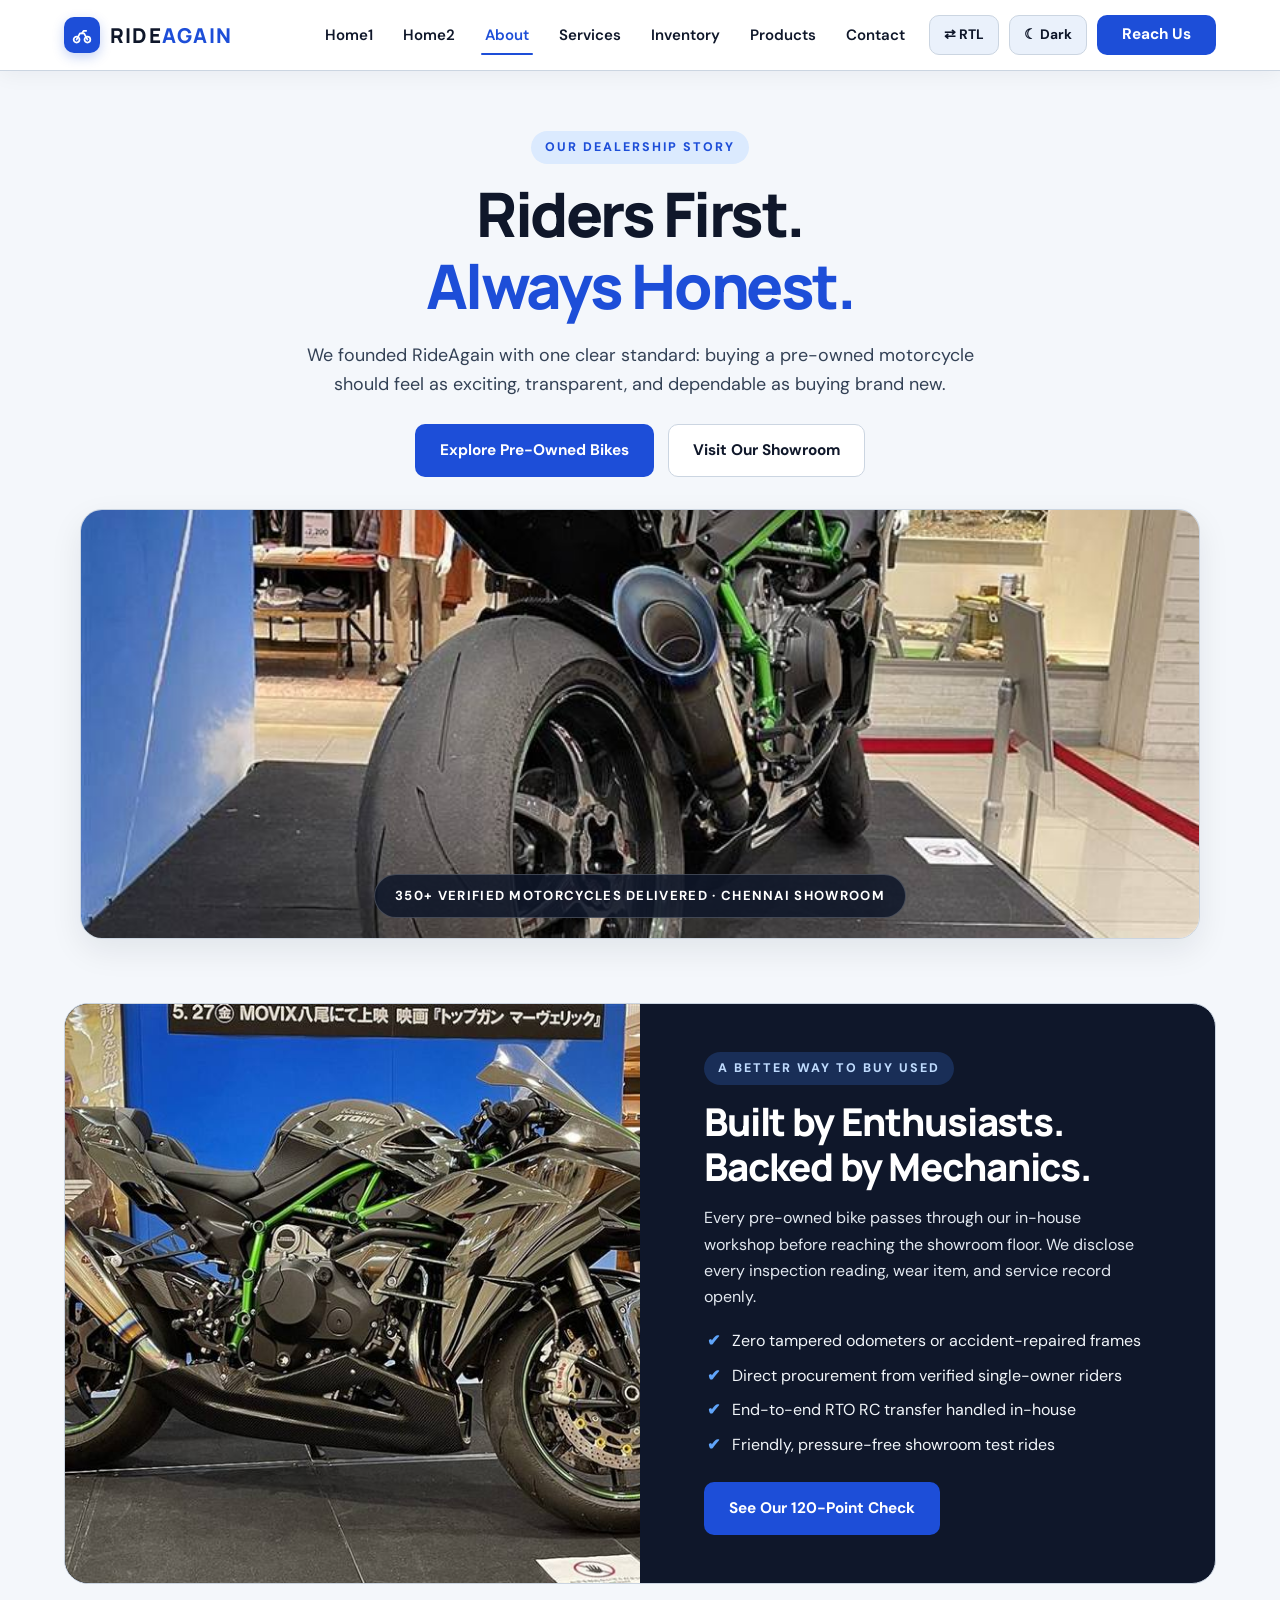
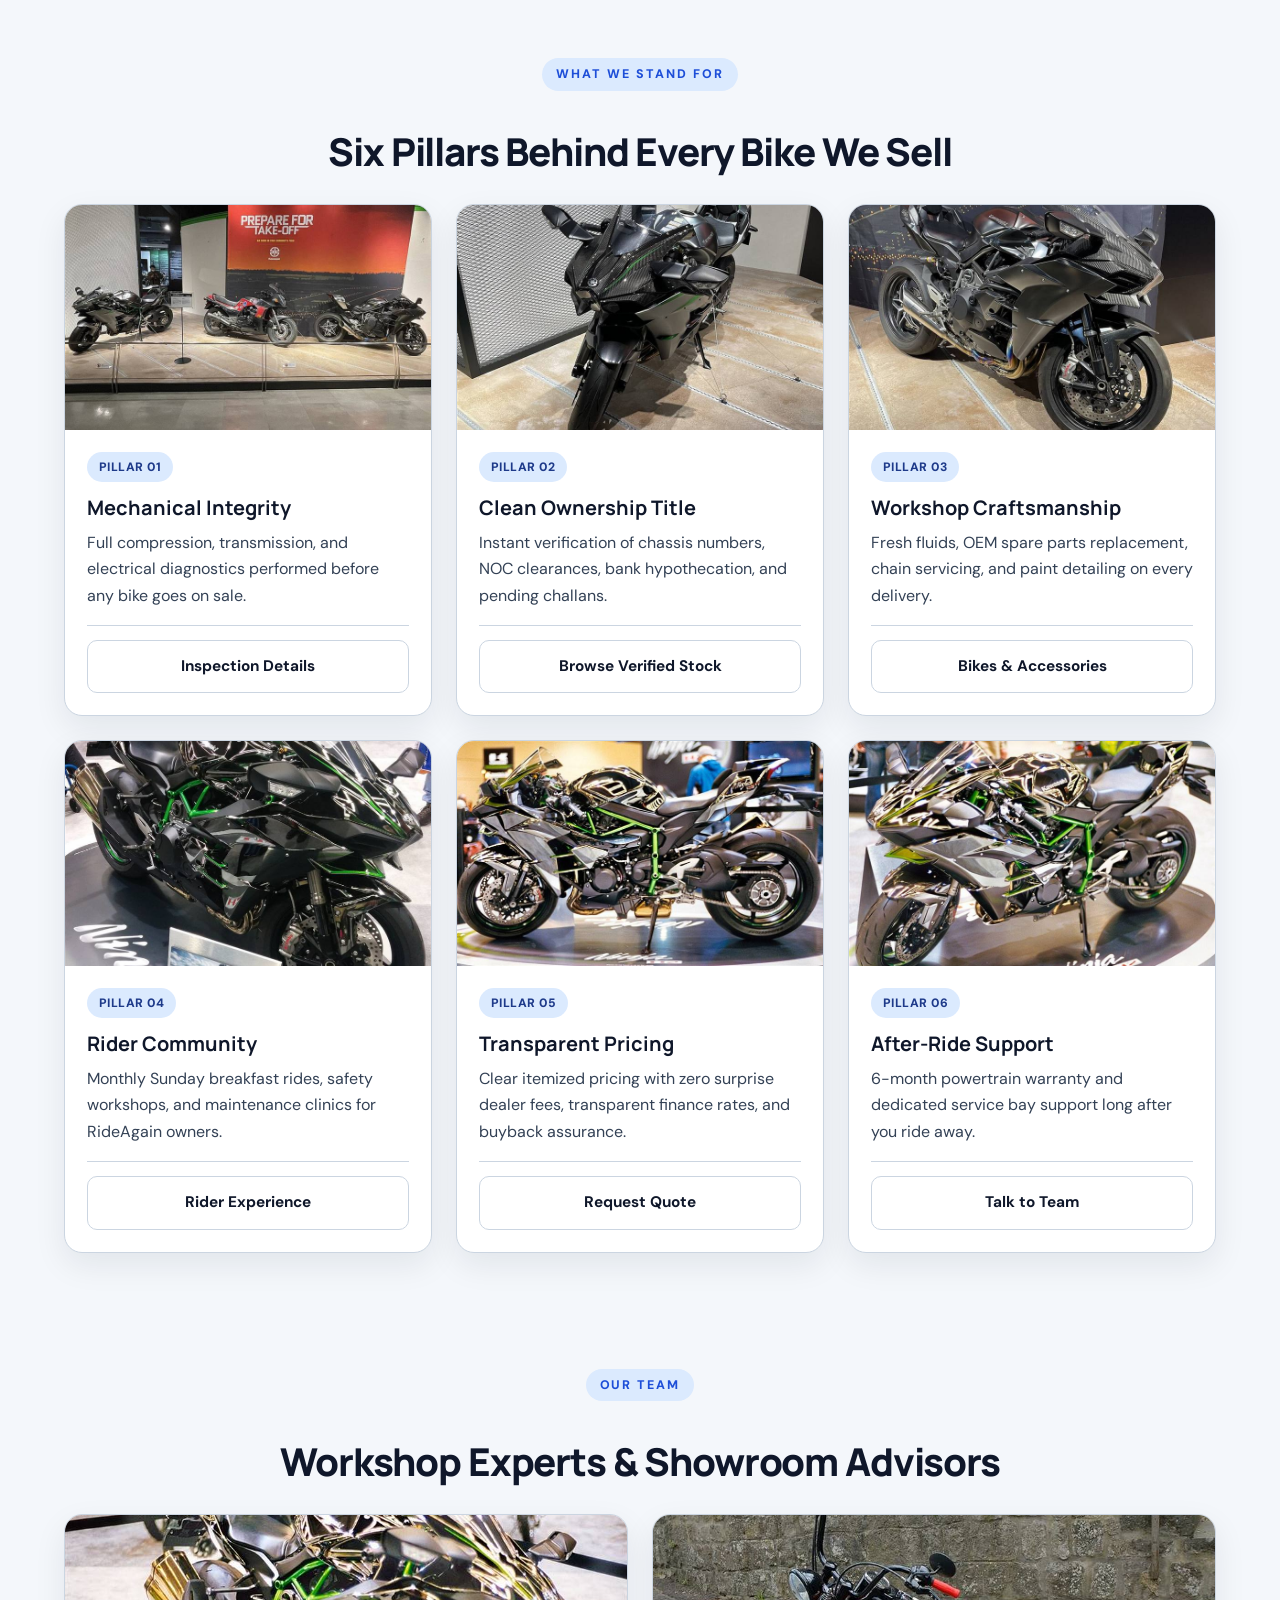
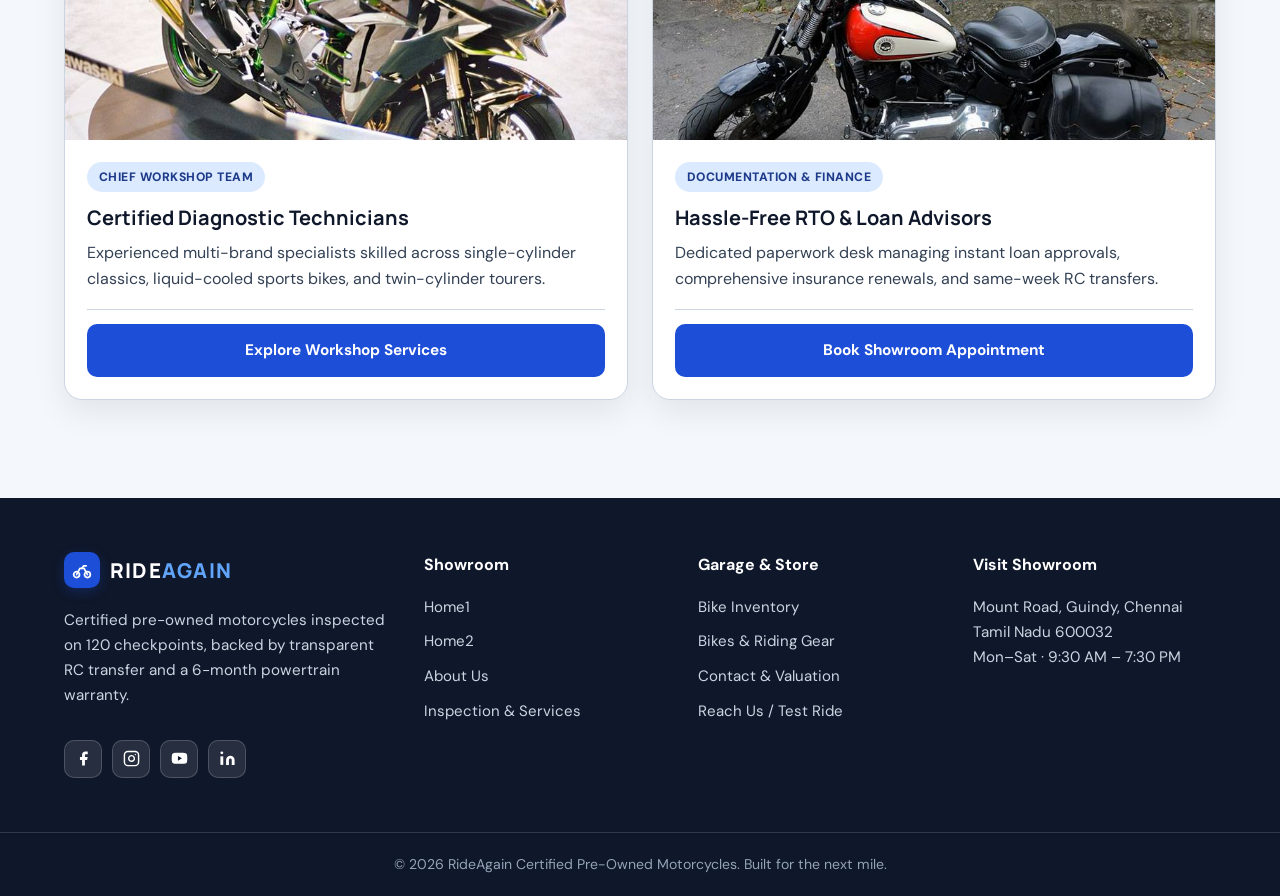
==== commit 67204857: "Fix all 22 UI, image uniqueness, responsive checklist, logo, footer social, and CTA defects" ====
--- a/about.html
+++ b/about.html
@@ -10,7 +10,17 @@
 </head>
 <body>
   <header class="header">
-    <a class="brand" href="index.html">RIDE<span>AGAIN</span></a>
+    <a class="brand" href="index.html">
+      <span class="brand-logo" aria-hidden="true">
+        <svg width="20" height="20" viewBox="0 0 24 24" fill="none" stroke="currentColor" stroke-width="2.1" stroke-linecap="round" stroke-linejoin="round">
+          <circle cx="5.5" cy="17.5" r="3.5"/>
+          <circle cx="18.5" cy="17.5" r="3.5"/>
+          <path d="M5.5 17.5L9.5 10h5l4 7.5"/>
+          <path d="M12 10l2-3h3"/>
+        </svg>
+      </span>
+      <span class="brand-text">RIDE<span>AGAIN</span></span>
+    </a>
     <button class="hamburger" id="hamburger" type="button" aria-label="Toggle navigation" aria-expanded="false">
       <span></span><span></span><span></span>
     </button>
@@ -27,7 +37,7 @@
       <div class="nav-actions">
         <button id="rtl" type="button" class="util-btn" aria-label="Toggle right to left">⇄ RTL</button>
         <button id="theme" type="button" class="util-btn" aria-label="Toggle theme">☾ Dark</button>
-        <a class="button nav-signin" href="login.html">Sign In</a>
+        <a class="button nav-cta-btn" href="contact.html#contactForm">Reach Us</a>
       </div>
     </div>
   </header>
@@ -40,18 +50,18 @@
         <p>We founded RideAgain with one clear standard: buying a pre-owned motorcycle should feel as exciting, transparent, and dependable as buying brand new.</p>
         <div class="actions">
           <a class="button" href="inventory.html">Explore Pre-Owned Bikes</a>
-          <a class="button secondary" href="contact.html">Visit Our Showroom</a>
+          <a class="button secondary" href="contact.html#contactForm">Visit Our Showroom</a>
         </div>
       </div>
       <div class="page-hero-img">
-        <img src="https://images.unsplash.com/photo-1558981285-6f0c94958bb6?auto=format&fit=crop&w=1200&q=85" alt="Chrome Twin-Cylinder Cruiser at RideAgain Showroom">
+        <img src="images/about-hero.jpg" alt="Chrome Twin-Cylinder Cruiser at RideAgain Showroom">
         <div class="image-tag">350+ VERIFIED MOTORCYCLES DELIVERED · CHENNAI SHOWROOM</div>
       </div>
     </section>
 
     <section class="feature">
       <div class="feature-img">
-        <img src="https://images.unsplash.com/photo-1558981403-c5f9899a28bc?auto=format&fit=crop&w=1000&q=80" alt="Detailed Classic Motorcycle Inspection">
+        <img src="images/about-feature.jpg" alt="Detailed Classic Motorcycle Inspection">
       </div>
       <div class="feature-copy">
         <span class="eyebrow">A BETTER WAY TO BUY USED</span>
@@ -75,7 +85,7 @@
       <div class="grid three">
         <article class="card">
           <div class="card-img">
-            <img src="https://images.unsplash.com/photo-1558981408-db0ecd8a1ee4?auto=format&fit=crop&w=900&q=80" alt="Engine Mechanical Integrity">
+            <img src="images/about-pillar-1.jpg" alt="Engine Mechanical Integrity">
           </div>
           <div class="card-body">
             <span class="pill">Pillar 01</span>
@@ -89,7 +99,7 @@
 
         <article class="card">
           <div class="card-img">
-            <img src="https://images.unsplash.com/photo-1609630875171-b1321377ee65?auto=format&fit=crop&w=900&q=80" alt="Showroom Ready Pre-Owned Bike">
+            <img src="images/about-pillar-2.jpg" alt="Showroom Ready Pre-Owned Bike">
           </div>
           <div class="card-body">
             <span class="pill">Pillar 02</span>
@@ -103,7 +113,7 @@
 
         <article class="card">
           <div class="card-img">
-            <img src="https://images.unsplash.com/photo-1558980664-3a031cf67ea8?auto=format&fit=crop&w=900&q=80" alt="Workshop Detailing Craftsmanship">
+            <img src="images/about-pillar-3.jpg" alt="Workshop Detailing Craftsmanship">
           </div>
           <div class="card-body">
             <span class="pill">Pillar 03</span>
@@ -117,7 +127,7 @@
 
         <article class="card">
           <div class="card-img">
-            <img src="https://images.unsplash.com/photo-1591637333184-19aa84b3e01f?auto=format&fit=crop&w=900&q=80" alt="Touring Motorcycle Community">
+            <img src="images/about-pillar-4.jpg" alt="Touring Motorcycle Community">
           </div>
           <div class="card-body">
             <span class="pill">Pillar 04</span>
@@ -131,28 +141,28 @@
 
         <article class="card">
           <div class="card-img">
-            <img src="https://images.unsplash.com/photo-1568772585407-9361f9bf8f1b?auto=format&fit=crop&w=900&q=80" alt="Transparent Bike Pricing">
+            <img src="images/about-pillar-5.jpg" alt="Transparent Bike Pricing">
           </div>
           <div class="card-body">
             <span class="pill">Pillar 05</span>
             <h3>Transparent Pricing</h3>
             <p>Clear itemized pricing with zero surprise dealer fees, transparent finance rates, and buyback assurance.</p>
             <div class="card-footer">
-              <a class="button secondary" href="contact.html">Request Quote</a>
-            </div>
-          </div>
-        </article>
-
-        <article class="card">
-          <div class="card-img">
-            <img src="https://images.unsplash.com/photo-1558980664-769d59546b3d?auto=format&fit=crop&w=900&q=80" alt="After-Sale Roadside Care">
+              <a class="button secondary" href="contact.html#contactForm">Request Quote</a>
+            </div>
+          </div>
+        </article>
+
+        <article class="card">
+          <div class="card-img">
+            <img src="images/about-pillar-6.jpg" alt="After-Sale Roadside Care">
           </div>
           <div class="card-body">
             <span class="pill">Pillar 06</span>
             <h3>After-Ride Support</h3>
             <p>6-month powertrain warranty and dedicated service bay support long after you ride away.</p>
             <div class="card-footer">
-              <a class="button secondary" href="contact.html">Talk to Team</a>
+              <a class="button secondary" href="contact.html#contactForm">Talk to Team</a>
             </div>
           </div>
         </article>
@@ -167,7 +177,7 @@
       <div class="grid two">
         <article class="card">
           <div class="card-img">
-            <img src="https://images.unsplash.com/photo-1558981359-219d6364c9c8?auto=format&fit=crop&w=900&q=80" alt="Master Motorcycle Technician Bay">
+            <img src="images/about-team-1.jpg" alt="Master Motorcycle Technician Bay">
           </div>
           <div class="card-body">
             <span class="pill">Chief Workshop Team</span>
@@ -181,14 +191,14 @@
 
         <article class="card">
           <div class="card-img">
-            <img src="https://images.unsplash.com/photo-1558980394-0a06c4631733?auto=format&fit=crop&w=900&q=80" alt="Showroom Customer Care Desk">
+            <img src="images/about-team-2.jpg" alt="Showroom Customer Care Desk">
           </div>
           <div class="card-body">
             <span class="pill">Documentation &amp; Finance</span>
             <h3>Hassle-Free RTO &amp; Loan Advisors</h3>
             <p>Dedicated paperwork desk managing instant loan approvals, comprehensive insurance renewals, and same-week RC transfers.</p>
             <div class="card-footer">
-              <a class="button" href="contact.html">Book Showroom Appointment</a>
+              <a class="button" href="contact.html#contactForm">Book Showroom Appointment</a>
             </div>
           </div>
         </article>
@@ -199,8 +209,32 @@
   <footer>
     <div class="footer-grid">
       <div>
-        <a class="brand" href="index.html">RIDE<span>AGAIN</span></a>
+        <a class="brand" href="index.html">
+          <span class="brand-logo" aria-hidden="true">
+            <svg width="20" height="20" viewBox="0 0 24 24" fill="none" stroke="currentColor" stroke-width="2.1" stroke-linecap="round" stroke-linejoin="round">
+              <circle cx="5.5" cy="17.5" r="3.5"/>
+              <circle cx="18.5" cy="17.5" r="3.5"/>
+              <path d="M5.5 17.5L9.5 10h5l4 7.5"/>
+              <path d="M12 10l2-3h3"/>
+            </svg>
+          </span>
+          <span class="brand-text">RIDE<span>AGAIN</span></span>
+        </a>
         <p>Certified pre-owned motorcycles inspected on 120 checkpoints, backed by transparent RC transfer and a 6-month powertrain warranty.</p>
+        <div class="footer-socials" aria-label="RideAgain social channels">
+          <a class="footer-social-link" href="https://facebook.com" target="_blank" rel="noopener noreferrer" aria-label="Facebook">
+            <svg width="17" height="17" viewBox="0 0 24 24" fill="currentColor" aria-hidden="true"><path d="M18 2h-3a5 5 0 0 0-5 5v3H7v4h3v8h4v-8h3l1-4h-4V7a1 1 0 0 1 1-1h3z"/></svg>
+          </a>
+          <a class="footer-social-link" href="https://instagram.com" target="_blank" rel="noopener noreferrer" aria-label="Instagram">
+            <svg width="17" height="17" viewBox="0 0 24 24" fill="none" stroke="currentColor" stroke-width="2" stroke-linecap="round" stroke-linejoin="round" aria-hidden="true"><rect x="2" y="2" width="20" height="20" rx="5" ry="5"/><path d="M16 11.37A4 4 0 1 1 12.63 8 4 4 0 0 1 16 11.37z"/><line x1="17.5" y1="6.5" x2="17.51" y2="6.5"/></svg>
+          </a>
+          <a class="footer-social-link" href="https://youtube.com" target="_blank" rel="noopener noreferrer" aria-label="YouTube">
+            <svg width="17" height="17" viewBox="0 0 24 24" fill="currentColor" aria-hidden="true"><path d="M22.54 6.42a2.78 2.78 0 0 0-1.94-2C18.88 4 12 4 12 4s-6.88 0-8.6.46a2.78 2.78 0 0 0-1.94 2A29 29 0 0 0 1 11.75a29 29 0 0 0 .46 5.33A2.78 2.78 0 0 0 3.4 19c1.72.46 8.6.46 8.6.46s6.88 0 8.6-.46a2.78 2.78 0 0 0 1.94-2 29 29 0 0 0 .46-5.25 29 29 0 0 0-.46-5.33z"/><polygon points="9.75 15.02 15.5 11.75 9.75 8.48 9.75 15.02" fill="#0f172a"/></svg>
+          </a>
+          <a class="footer-social-link" href="https://linkedin.com" target="_blank" rel="noopener noreferrer" aria-label="LinkedIn">
+            <svg width="17" height="17" viewBox="0 0 24 24" fill="currentColor" aria-hidden="true"><path d="M16 8a6 6 0 0 1 6 6v7h-4v-7a2 2 0 0 0-2-2 2 2 0 0 0-2 2v7h-4v-7a6 6 0 0 1 6-6z"/><rect x="2" y="9" width="4" height="12"/><circle cx="4" cy="4" r="2"/></svg>
+          </a>
+        </div>
       </div>
       <div>
         <strong>Showroom</strong>
@@ -214,7 +248,7 @@
         <a href="inventory.html">Bike Inventory</a>
         <a href="products.html">Bikes &amp; Riding Gear</a>
         <a href="contact.html">Contact &amp; Valuation</a>
-        <a href="login.html">Rider Portal Sign In</a>
+        <a href="contact.html#contactForm">Reach Us / Test Ride</a>
       </div>
       <div>
         <strong>Visit Showroom</strong>
--- a/styles.css
+++ b/styles.css
@@ -1,714 +1,3 @@
-@import url('https://fonts.googleapis.com/css2?family=DM+Sans:wght@400;500;600;700&family=Manrope:wght@400;600;700;800&display=swap');
-
-:root {
-  --bg: #f5f4f0;
-  --surface: #fff;
-  --text: #202321;
-  --muted: #626762;
-  --accent: #d64d2b;
-  --line: #e3e2dc;
-  --dark: #171b19
-}
-
-* {
-  box-sizing: border-box
-}
-
-body {
-  margin: 0;
-  background: var(--bg);
-  color: var(--text);
-  font-family: 'DM Sans', sans-serif;
-  line-height: 1.65
-}
-
-h1,
-h2,
-h3,
-.brand {
-  font-family: Manrope, sans-serif;
-  line-height: 1.15
-}
-
-h1 {
-  font-size: clamp(2.6rem, 6vw, 5.6rem);
-  letter-spacing: -.055em
-}
-
-h2 {
-  font-size: clamp(1.8rem, 3.5vw, 3rem);
-  letter-spacing: -.035em
-}
-
-h3 {
-  font-size: 1.3rem
-}
-
-p {
-  color: var(--muted)
-}
-
-a {
-  color: inherit;
-  text-decoration: none
-}
-
-img {
-  display: block;
-  width: 100%;
-  object-fit: cover
-}
-
-.utility {
-  display: flex;
-  justify-content: flex-end;
-  gap: 8px;
-  padding: 10px 5vw;
-  background: var(--bg)
-}
-
-.utility button {
-  border: 1px solid var(--line);
-  background: var(--surface);
-  color: var(--text);
-  padding: 8px 14px;
-  border-radius: 30px;
-  cursor: pointer
-}
-
-.header {
-  display: flex;
-  align-items: center;
-  justify-content: space-between;
-  gap: 20px;
-  padding: 20px 5vw;
-  background: var(--surface);
-  border-bottom: 1px solid var(--line);
-  flex-wrap: wrap
-}
-
-.brand {
-  font-weight: 800;
-  letter-spacing: .08em;
-  font-size: 1.3rem
-}
-
-.brand span {
-  color: var(--accent)
-}
-
-nav {
-  display: flex;
-  gap: clamp(12px, 2vw, 28px);
-  flex-wrap: wrap;
-  font-weight: 600;
-  font-size: .92rem
-}
-
-nav a:hover,
-.section-head>a:hover {
-  color: var(--accent)
-}
-
-.nav-cta {
-  color: var(--accent);
-  font-weight: 700
-}
-
-.hero {
-  display: grid;
-  grid-template-columns: 1fr 1.05fr;
-  min-height: 620px;
-  padding: 50px 5vw;
-  gap: 45px;
-  align-items: center
-}
-
-.hero-copy {
-  max-width: 620px
-}
-
-.hero h1 {
-  margin: 12px 0 20px
-}
-
-.hero h1 em,
-.page-hero h1 em {
-  font-style: normal;
-  color: var(--accent)
-}
-
-.eyebrow {
-  font-size: .78rem;
-  letter-spacing: .18em;
-  color: var(--accent);
-  font-weight: 800
-}
-
-.hero-copy>p {
-  font-size: 1.1rem;
-  max-width: 540px
-}
-
-.hero-img {
-  position: relative;
-  height: 520px;
-  border-radius: 22px;
-  overflow: hidden
-}
-
-.hero-img img {
-  height: 100%
-}
-
-.image-tag {
-  position: absolute;
-  bottom: 20px;
-  left: 20px;
-  background: #111d;
-  color: #fff;
-  padding: 12px 18px;
-  border-radius: 30px;
-  font-size: .8rem;
-  letter-spacing: .12em
-}
-
-.actions {
-  display: flex;
-  gap: 12px;
-  flex-wrap: wrap;
-  margin: 26px 0
-}
-
-.button {
-  display: inline-block;
-  border: 0;
-  background: var(--accent);
-  color: white;
-  padding: 13px 22px;
-  border-radius: 8px;
-  font-weight: 700;
-  cursor: pointer;
-  text-align: center
-}
-
-.button:hover {
-  filter: brightness(.92)
-}
-
-.button.secondary {
-  background: transparent;
-  color: var(--text);
-  border: 1px solid var(--line)
-}
-
-.stats {
-  display: flex;
-  gap: 28px;
-  margin-top: 35px
-}
-
-.stats div {
-  display: flex;
-  flex-direction: column
-}
-
-.stats strong {
-  font-size: 1.45rem
-}
-
-.stats small {
-  color: var(--muted)
-}
-
-.section {
-  padding: 65px 5vw
-}
-
-.section-head {
-  display: flex;
-  justify-content: space-between;
-  align-items: end;
-  margin-bottom: 28px;
-  gap: 20px
-}
-
-.section-head h2 {
-  margin: 8px 0
-}
-
-.section-head>a {
-  font-weight: 700
-}
-
-.grid {
-  display: grid;
-  gap: 22px
-}
-
-.grid.three {
-  grid-template-columns: repeat(3, minmax(0, 1fr))
-}
-
-.grid.two {
-  grid-template-columns: repeat(2, minmax(0, 1fr))
-}
-
-.category,
-.bike,
-.info {
-  background: var(--surface);
-  border: 1px solid var(--line);
-  border-radius: 16px;
-  overflow: hidden
-}
-
-.category img {
-  height: 270px
-}
-
-.category h3,
-.category p {
-  margin: 12px 20px
-}
-
-.pad {
-  padding: 4px 20px 20px
-}
-
-.feature {
-  display: grid;
-  grid-template-columns: 1fr 1fr;
-  align-items: center;
-  background: var(--dark);
-  color: #fff;
-  gap: 0
-}
-
-.feature-img {
-  height: 100%;
-  min-height: 450px
-}
-
-.feature-img img {
-  height: 100%;
-  min-height: 450px
-}
-
-.feature-copy {
-  padding: 60px 8vw
-}
-
-.feature-copy p {
-  color: #c8ccc9
-}
-
-.feature-copy h2 {
-  margin: 12px 0 22px
-}
-
-.ticks {
-  list-style: none;
-  padding: 0;
-  color: var(--muted);
-  line-height: 2.4
-}
-
-.feature .ticks {
-  color: #e2e4e2
-}
-
-.feature .button {
-  margin-top: 15px
-}
-
-.bike img {
-  height: 260px
-}
-
-.bike-info {
-  padding: 18px
-}
-
-.bike-info h3 {
-  margin: 10px 0
-}
-
-.bike-info p {
-  margin: 4px 0
-}
-
-.pill {
-  display: inline-block;
-  background: #e9f2eb;
-  color: #235c37;
-  border-radius: 30px;
-  padding: 4px 10px;
-  font-size: .75rem;
-  font-weight: 700
-}
-
-.price {
-  font-weight: 800;
-  margin-top: 16px;
-  display: flex;
-  justify-content: space-between;
-  align-items: center
-}
-
-.price a {
-  color: var(--accent);
-  font-size: .9rem
-}
-
-.banner {
-  margin: 40px 5vw;
-  background: #242b28;
-  color: #fff;
-  padding: 50px;
-  border-radius: 22px;
-  display: flex;
-  justify-content: space-between;
-  align-items: center;
-  gap: 30px
-}
-
-.banner p {
-  color: #c8ccc9
-}
-
-.banner h2 {
-  margin: 10px 0
-}
-
-.quote {
-  background: var(--surface);
-  border: 1px solid var(--line);
-  padding: 30px;
-  border-radius: 16px;
-  color: var(--muted);
-  font-size: 1.1rem
-}
-
-.quote strong {
-  display: block;
-  color: var(--text);
-  margin-top: 18px
-}
-
-.info {
-  padding: 30px
-}
-
-.info .icon {
-  font-size: 1.6rem;
-  color: var(--accent);
-  font-weight: 800
-}
-
-.page-hero {
-  padding: 75px 5vw 45px
-}
-
-.page-hero h1 {
-  margin: 12px 0
-}
-
-.page-hero p {
-  max-width: 700px;
-  font-size: 1.1rem
-}
-
-.contact-layout {
-  display: grid;
-  grid-template-columns: .8fr 1.2fr;
-  gap: 40px
-}
-
-.contact-form,
-.contact-details {
-  background: var(--surface);
-  border: 1px solid var(--line);
-  border-radius: 18px;
-  padding: 30px
-}
-
-.contact-form label,
-.auth-card label {
-  display: block;
-  font-weight: 700;
-  margin: 16px 0
-}
-
-.contact-form input,
-.contact-form select,
-.contact-form textarea,
-.auth-card input {
-  display: block;
-  width: 100%;
-  padding: 13px;
-  margin-top: 8px;
-  border: 1px solid var(--line);
-  border-radius: 8px;
-  background: var(--bg);
-  color: var(--text);
-  font: inherit
-}
-
-.contact-form textarea {
-  resize: vertical
-}
-
-.map {
-  height: 380px;
-  border-radius: 18px;
-  overflow: hidden;
-  border: 1px solid var(--line)
-}
-
-.map iframe {
-  width: 100%;
-  height: 100%;
-  border: 0
-}
-
-.socials {
-  display: flex;
-  gap: 12px;
-  margin-top: 25px
-}
-
-.socials a {
-  width: 42px;
-  height: 42px;
-  border-radius: 50%;
-  display: grid;
-  place-items: center;
-  background: var(--accent);
-  color: #fff;
-  font-weight: 800;
-  font-size: 1.1rem
-}
-
-.footer-grid {
-  padding: 50px 5vw;
-  display: grid;
-  grid-template-columns: repeat(4, 1fr);
-  gap: 30px;
-  background: var(--dark);
-  color: #fff
-}
-
-.footer-grid p {
-  color: #bfc5c1
-}
-
-.footer-grid>div {
-  display: flex;
-  flex-direction: column;
-  gap: 8px
-}
-
-.footer-grid strong {
-  margin-bottom: 10px
-}
-
-.footer-grid a:not(.brand) {
-  color: #c5cbc7
-}
-
-.copyright {
-  background: var(--dark);
-  color: #9ca4a0;
-  border-top: 1px solid #39403c;
-  padding: 20px 5vw;
-  font-size: .85rem
-}
-
-.auth-body {
-  min-height: 100vh
-}
-
-.auth-wrap {
-  min-height: calc(100vh - 50px);
-  display: grid;
-  place-items: center;
-  padding: 25px
-}
-
-.auth-card {
-  width: min(100%, 460px);
-  background: var(--surface);
-  border: 1px solid var(--line);
-  border-radius: 20px;
-  padding: 38px;
-  box-shadow: 0 20px 70px #00000010
-}
-
-.auth-card .brand {
-  display: block;
-  margin-bottom: 35px
-}
-
-.auth-card h1 {
-  font-size: 2.2rem;
-  margin: 12px 0
-}
-
-.auth-card .button {
-  width: 100%;
-  margin-top: 12px
-}
-
-.auth-switch {
-  text-align: center
-}
-
-.auth-switch a,
-.back {
-  color: var(--accent);
-  font-weight: 700
-}
-
-.back {
-  display: block;
-  text-align: center;
-  margin-top: 20px
-}
-
-.alternate {
-  grid-template-columns: 1.05fr 1fr
-}
-
-.alternate .hero-img {
-  order: 0
-}
-
-.alternate .hero-copy {
-  order: 1
-}
-
-[dir=rtl] nav,
-[dir=rtl] .section-head,
-[dir=rtl] .stats,
-[dir=rtl] .footer-grid,
-[dir=rtl] .actions,
-[dir=rtl] .banner,
-[dir=rtl] .price {
-  direction: rtl
-}
-
-@media(max-width:900px) {
-
-  .hero,
-  .feature,
-  .contact-layout,
-  .alternate {
-    grid-template-columns: 1fr
-  }
-
-  .hero-img {
-    height: 380px
-  }
-
-  .feature-copy {
-    padding: 40px 6vw
-  }
-
-  .grid.three {
-    grid-template-columns: repeat(2, minmax(0, 1fr))
-  }
-
-  .footer-grid {
-    grid-template-columns: repeat(2, 1fr)
-  }
-
-  nav {
-    justify-content: center
-  }
-
-  .header {
-    justify-content: center
-  }
-
-  .alternate .hero-img {
-    order: 1
-  }
-
-  .alternate .hero-copy {
-    order: 0
-  }
-}
-
-@media(max-width:600px) {
-
-  .grid.three,
-  .grid.two {
-    grid-template-columns: 1fr
-  }
-
-  .hero {
-    padding: 35px 5vw
-  }
-
-  .hero-img {
-    height: 300px
-  }
-
-  .stats {
-    gap: 16px
-  }
-
-  .stats strong {
-    font-size: 1.2rem
-  }
-
-  .section-head,
-  .banner {
-    flex-direction: column;
-    align-items: flex-start
-  }
-
-  .banner {
-    padding: 30px
-  }
-
-  .footer-grid {
-    grid-template-columns: 1fr 1fr
-  }
-
-  .auth-card {
-    padding: 25px
-  }
-
-  .header nav {
-    gap: 12px;
-    font-size: .82rem
-  }
-
-  .page-hero {
-    padding-top: 45px
-  }
-}
-
-body.dark {
-  --bg: #101413;
-  --surface: #1c2220;
-  --text: #f2f4f2;
-  --muted: #aeb7b2;
-  --line: #343d39;
-  --dark: #080b0a
-}
-
-.dark .pill {
-  background: #23412d;
-  color: #b9e3c5
-}
-
-.dark .button.secondary {
-  color: var(--text)
-}
-
 @import url('https://fonts.googleapis.com/css2?family=DM+Sans:wght@400;500;600;700&family=Manrope:wght@500;600;700;800&display=swap');
 
 :root {
@@ -830,15 +119,28 @@
   justify-self: start;
   display: inline-flex;
   align-items: center;
-  gap: 8px;
+  gap: 10px;
   font-weight: 800;
   letter-spacing: 0.06em;
-  font-size: 1.32rem;
+  font-size: 1.28rem;
   color: var(--text);
   white-space: nowrap;
 }
 
-.brand span {
+.brand-logo {
+  width: 36px;
+  height: 36px;
+  border-radius: 10px;
+  background: var(--accent);
+  color: #ffffff;
+  display: inline-flex;
+  align-items: center;
+  justify-content: center;
+  flex-shrink: 0;
+  box-shadow: 0 4px 12px rgba(29, 78, 216, 0.25);
+}
+
+.brand-text span {
   color: var(--accent);
 }
 
@@ -887,19 +189,22 @@
   gap: 10px;
 }
 
+/* Consistent height (40px) & corner radius (10px) across all header controls */
 .util-btn {
   display: inline-flex;
   align-items: center;
   justify-content: center;
   gap: 6px;
+  height: 40px;
+  padding: 0 14px;
   border: 1px solid var(--line);
   background: var(--surface-alt);
   color: var(--text);
-  padding: 9px 14px;
-  border-radius: 999px;
+  border-radius: 10px;
   font-family: inherit;
-  font-size: 0.85rem;
+  font-size: 0.86rem;
   font-weight: 700;
+  line-height: 1;
   cursor: pointer;
   white-space: nowrap;
   transition: background-color 0.2s ease, border-color 0.2s ease, color 0.2s ease;
@@ -910,10 +215,12 @@
   color: var(--accent);
 }
 
-.nav-signin {
-  padding: 10px 20px;
-  border-radius: 999px;
-  font-size: 0.9rem;
+.nav-cta-btn {
+  height: 40px;
+  padding: 0 18px;
+  border-radius: 10px;
+  font-size: 0.88rem;
+  line-height: 1;
   white-space: nowrap;
 }
 
@@ -923,27 +230,32 @@
   justify-content: center;
   align-items: center;
   gap: 5px;
-  width: 44px;
-  height: 44px;
+  width: 40px;
+  height: 40px;
   border: 1px solid var(--line);
   background: var(--surface-alt);
   color: var(--text);
   border-radius: 10px;
   cursor: pointer;
   padding: 0;
+  transition: border-color 0.2s ease, background-color 0.2s ease;
+}
+
+.hamburger:hover {
+  border-color: var(--accent);
 }
 
 .hamburger span {
   display: block;
-  width: 22px;
-  height: 2.5px;
+  width: 20px;
+  height: 2px;
   background: var(--text);
   border-radius: 2px;
   transition: transform 0.25s ease, opacity 0.25s ease;
 }
 
 .hamburger[aria-expanded="true"] span:nth-child(1) {
-  transform: translateY(7.5px) rotate(45deg);
+  transform: translateY(7px) rotate(45deg);
 }
 
 .hamburger[aria-expanded="true"] span:nth-child(2) {
@@ -951,7 +263,7 @@
 }
 
 .hamburger[aria-expanded="true"] span:nth-child(3) {
-  transform: translateY(-7.5px) rotate(-45deg);
+  transform: translateY(-7px) rotate(-45deg);
 }
 
 /* Buttons & Eyebrow */
@@ -1413,24 +725,36 @@
   margin-bottom: 18px;
 }
 
+/* Ordered, cleanly aligned checklist points across all breakpoints */
 .ticks {
   list-style: none;
   padding: 0;
-  margin: 0 0 22px;
+  margin: 0 0 24px;
   color: var(--muted);
-  line-height: 2;
+  display: flex;
+  flex-direction: column;
+  gap: 10px;
+  width: 100%;
+  max-width: 540px;
+  text-align: start;
 }
 
 .ticks li {
   display: flex;
   align-items: flex-start;
+  justify-content: flex-start;
   gap: 10px;
+  line-height: 1.55;
+  text-align: start;
 }
 
 .ticks li::before {
   content: '✔';
   color: var(--accent);
   font-weight: 800;
+  flex-shrink: 0;
+  width: 18px;
+  text-align: center;
 }
 
 .feature .ticks {
@@ -1551,8 +875,7 @@
   height: 100%;
 }
 
-.contact-form label,
-.auth-card .field-label {
+.contact-form label {
   display: block;
   font-weight: 700;
   font-size: 0.92rem;
@@ -1563,10 +886,7 @@
 
 .contact-form input,
 .contact-form select,
-.contact-form textarea,
-.auth-card input[type="text"],
-.auth-card input[type="email"],
-.auth-card input[type="password"] {
+.contact-form textarea {
   display: block;
   width: 100%;
   padding: 13px 14px;
@@ -1581,8 +901,7 @@
 
 .contact-form input:focus,
 .contact-form select:focus,
-.contact-form textarea:focus,
-.auth-card input:focus {
+.contact-form textarea:focus {
   outline: none;
   border-color: var(--accent);
 }
@@ -1606,9 +925,9 @@
 }
 
 .socials a {
-  width: 42px;
-  height: 42px;
-  border-radius: 50%;
+  width: 40px;
+  height: 40px;
+  border-radius: 10px;
   display: inline-flex;
   align-items: center;
   justify-content: center;
@@ -1655,16 +974,16 @@
 .footer-grid {
   padding: 54px 5vw;
   display: grid;
-  grid-template-columns: 1.3fr 1fr 1fr 1fr;
+  grid-template-columns: 1.35fr 1fr 1fr 1fr;
   gap: 32px;
 }
 
 .footer-grid .brand {
   color: #ffffff;
-  margin-bottom: 12px;
-}
-
-.footer-grid .brand span {
+  margin-bottom: 10px;
+}
+
+.footer-grid .brand-text span {
   color: #60a5fa;
 }
 
@@ -1685,14 +1004,42 @@
   margin-bottom: 6px;
 }
 
-.footer-grid a:not(.brand) {
+.footer-grid a:not(.brand):not(.footer-social-link) {
   color: #cbd5e1;
   font-size: 0.94rem;
   transition: color 0.2s ease;
 }
 
-.footer-grid a:not(.brand):hover {
+.footer-grid a:not(.brand):not(.footer-social-link):hover {
   color: #60a5fa;
+}
+
+.footer-socials {
+  display: flex;
+  align-items: center;
+  gap: 10px;
+  margin-top: 6px;
+  flex-wrap: wrap;
+}
+
+.footer-social-link {
+  width: 38px;
+  height: 38px;
+  border-radius: 10px;
+  display: inline-flex;
+  align-items: center;
+  justify-content: center;
+  background: rgba(255, 255, 255, 0.1);
+  color: #ffffff;
+  border: 1px solid rgba(255, 255, 255, 0.18);
+  transition: background-color 0.2s ease, border-color 0.2s ease, transform 0.15s ease;
+}
+
+.footer-social-link:hover {
+  background: var(--accent);
+  border-color: var(--accent);
+  color: #ffffff;
+  transform: translateY(-2px);
 }
 
 .copyright {
@@ -1737,196 +1084,7 @@
   transform: translateY(-2px);
 }
 
-/* Authentication Pages (No navbar, no footer, no images) */
-.auth-body {
-  min-height: 100vh;
-  display: flex;
-  flex-direction: column;
-  justify-content: center;
-  align-items: center;
-  background: var(--bg);
-  position: relative;
-  padding: 80px 20px 40px;
-}
-
-.auth-top-controls {
-  position: fixed;
-  top: 18px;
-  right: 24px;
-  z-index: 200;
-  display: flex;
-  align-items: center;
-  gap: 10px;
-}
-
-.auth-wrap {
-  width: 100%;
-  display: flex;
-  justify-content: center;
-  align-items: center;
-}
-
-.auth-card {
-  width: min(100%, 470px);
-  background: var(--surface);
-  border: 1px solid var(--line);
-  border-radius: 22px;
-  padding: 38px 32px;
-  box-shadow: var(--shadow);
-  text-align: center;
-}
-
-.auth-card .brand {
-  display: flex;
-  justify-content: center;
-  margin: 0 auto 14px;
-  font-size: 1.5rem;
-}
-
-.auth-card h1 {
-  font-size: 2rem;
-  margin: 6px 0 10px;
-}
-
-.auth-card>p {
-  margin-bottom: 22px;
-}
-
-.password-wrapper {
-  position: relative;
-  display: flex;
-  align-items: center;
-  margin-top: 8px;
-}
-
-.auth-card .password-wrapper input {
-  margin-top: 0;
-  padding-inline-end: 48px;
-}
-
-.eye-toggle {
-  position: absolute;
-  inset-inline-end: 8px;
-  top: 50%;
-  transform: translateY(-50%);
-  width: 36px;
-  height: 36px;
-  border: 0;
-  border-radius: 8px;
-  background: transparent;
-  color: var(--text);
-  display: inline-flex;
-  align-items: center;
-  justify-content: center;
-  cursor: pointer;
-  transition: color 0.2s ease, background-color 0.2s ease;
-}
-
-.eye-toggle:hover {
-  color: var(--accent);
-  background: var(--surface-alt);
-}
-
-.terms-row {
-  display: flex;
-  align-items: center;
-  justify-content: center;
-  gap: 10px;
-  margin: 18px 0;
-  font-size: 0.9rem;
-  color: var(--text);
-  text-align: start;
-}
-
-.terms-row input[type="checkbox"] {
-  width: 18px;
-  height: 18px;
-  accent-color: var(--accent);
-  cursor: pointer;
-  flex-shrink: 0;
-}
-
-.terms-row a {
-  color: var(--accent);
-  font-weight: 700;
-  text-decoration: underline;
-}
-
-.auth-card .button[type="submit"] {
-  width: 100%;
-}
-
-.auth-divider {
-  display: flex;
-  align-items: center;
-  gap: 12px;
-  margin: 22px 0 16px;
-  color: var(--muted);
-  font-size: 0.85rem;
-  font-weight: 600;
-}
-
-.auth-divider::before,
-.auth-divider::after {
-  content: '';
-  flex: 1;
-  height: 1px;
-  background: var(--line);
-}
-
-.auth-socials {
-  display: flex;
-  justify-content: center;
-  align-items: center;
-  gap: 14px;
-  margin: 0 auto 18px;
-}
-
-.auth-social-btn {
-  width: 44px;
-  height: 44px;
-  border-radius: 50%;
-  border: 1px solid var(--line);
-  background: var(--surface-alt);
-  color: var(--text);
-  display: inline-flex;
-  align-items: center;
-  justify-content: center;
-  cursor: pointer;
-  transition: border-color 0.2s ease, background-color 0.2s ease, color 0.2s ease, transform 0.15s ease;
-}
-
-.auth-social-btn:hover {
-  border-color: var(--accent);
-  background: var(--accent);
-  color: #ffffff;
-  transform: translateY(-2px);
-}
-
-.auth-switch {
-  text-align: center;
-  margin: 14px 0 8px;
-  font-size: 0.94rem;
-}
-
-.auth-switch a,
-.back {
-  color: var(--accent);
-  font-weight: 700;
-}
-
-.back {
-  display: inline-block;
-  margin-top: 8px;
-  font-size: 0.92rem;
-}
-
 /* RTL adjustments */
-[dir="rtl"] .auth-top-controls {
-  right: 24px;
-  left: auto;
-}
-
 [dir="rtl"] .back-to-top {
   left: 24px;
   right: auto;
@@ -2020,7 +1178,6 @@
 }
 
 @media (max-width: 768px) {
-
   .hero,
   .page-hero {
     padding: 46px 5vw 36px;
@@ -2070,14 +1227,20 @@
     text-align: center;
   }
 
+  .feature-copy .ticks {
+    width: fit-content;
+    max-width: 100%;
+    margin: 0 auto 24px;
+    text-align: start;
+  }
+
   .ticks li {
-    justify-content: center;
+    justify-content: flex-start;
     text-align: start;
   }
 }
 
 @media (max-width: 600px) {
-
   .grid.three,
   .grid.two {
     grid-template-columns: 1fr;
@@ -2103,17 +1266,9 @@
     text-align: center;
   }
 
-  .footer-grid .brand {
+  .footer-grid .brand,
+  .footer-socials {
     justify-content: center;
-  }
-
-  .auth-card {
-    padding: 28px 20px;
-  }
-
-  .auth-top-controls {
-    top: 12px;
-    right: 14px;
   }
 
   .back-to-top {
@@ -2122,4 +1277,4 @@
     width: 44px;
     height: 44px;
   }
-}+}
